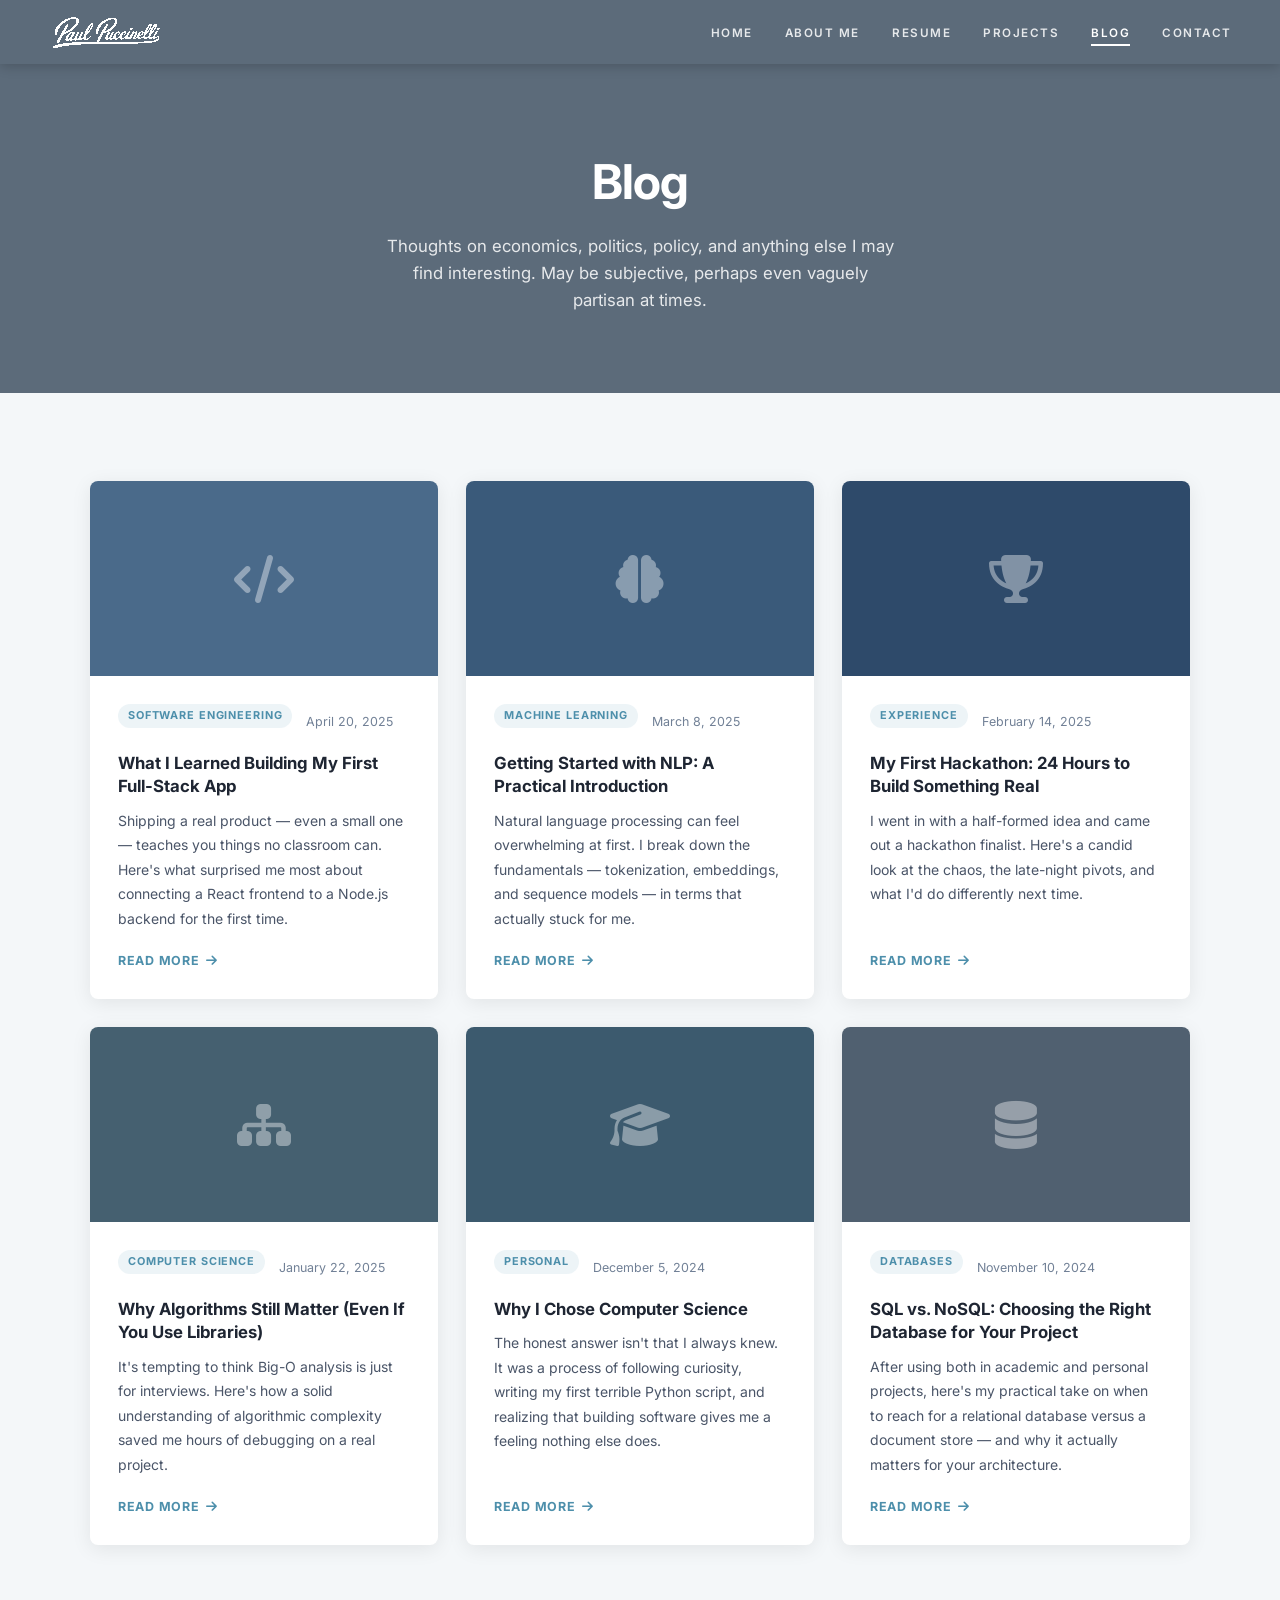
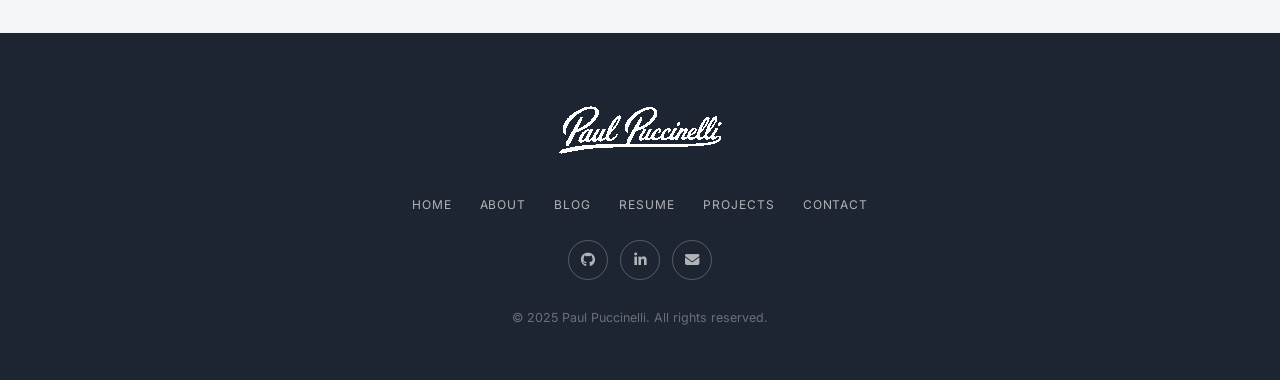
==== mySiteBlog.html @ 5e7c3321 "footer logo and resume page" ====
<!DOCTYPE html>
<html lang="en">
<head>
  <meta charset="UTF-8">
  <meta name="viewport" content="width=device-width, initial-scale=1.0">
  <title>Blog — Paul Puccinelli</title>
  <link rel="stylesheet" href="mySiteStyle.css">
  <link rel="stylesheet" href="https://cdnjs.cloudflare.com/ajax/libs/font-awesome/6.4.2/css/all.min.css">
</head>
<body>

  <header class="site-header">
    <div class="logo"><a href="mySiteHome.html"><img src="calSignature.png" alt="Paul Puccinelli" class="logo-img"></a></div>
    <button class="nav-toggle" id="navToggle" aria-label="Open navigation">
      <span></span><span></span><span></span>
    </button>
    <nav>
      <ul class="nav-links" id="navLinks">
        <li><a href="mySiteHome.html">Home</a></li>
        <li><a href="mySiteAboutMe.html">About Me</a></li>
        <li><a href="mySiteResume.html">Resume</a></li>
        <li><a href="mySiteProjects.html">Projects</a></li>
        <li><a href="mySiteBlog.html" class="active">Blog</a></li>
        <li><a href="mySiteContactMe.html">Contact</a></li>
      </ul>
    </nav>
  </header>

  <main>

    <section class="page-hero">
      <h1>Blog</h1>
      <p>Thoughts on economics, politics, policy, and anything else I may find interesting. May be subjective, perhaps even vaguely partisan at times.</p>
    </section>

    <section class="section section-gray">
      <div class="blog-grid">

        <article class="blog-card">
          <div class="blog-card-header" style="background:#4a6a8a;">
            <i class="fas fa-code" style="font-size:3rem;color:rgba(255,255,255,0.4);"></i>
          </div>
          <div class="blog-card-body">
            <div class="blog-meta">
              <span class="card-tag">Software Engineering</span>
              <span class="blog-date">April 20, 2025</span>
            </div>
            <h2 class="blog-card-title">What I Learned Building My First Full-Stack App</h2>
            <p class="blog-card-text">Shipping a real product — even a small one — teaches you things no classroom can. Here's what surprised me most about connecting a React frontend to a Node.js backend for the first time.</p>
            <a href="#" class="read-more">Read More <i class="fas fa-arrow-right"></i></a>
          </div>
        </article>

        <article class="blog-card">
          <div class="blog-card-header" style="background:#3a5a7a;">
            <i class="fas fa-brain" style="font-size:3rem;color:rgba(255,255,255,0.4);"></i>
          </div>
          <div class="blog-card-body">
            <div class="blog-meta">
              <span class="card-tag">Machine Learning</span>
              <span class="blog-date">March 8, 2025</span>
            </div>
            <h2 class="blog-card-title">Getting Started with NLP: A Practical Introduction</h2>
            <p class="blog-card-text">Natural language processing can feel overwhelming at first. I break down the fundamentals — tokenization, embeddings, and sequence models — in terms that actually stuck for me.</p>
            <a href="#" class="read-more">Read More <i class="fas fa-arrow-right"></i></a>
          </div>
        </article>

        <article class="blog-card">
          <div class="blog-card-header" style="background:#2e4a6a;">
            <i class="fas fa-trophy" style="font-size:3rem;color:rgba(255,255,255,0.4);"></i>
          </div>
          <div class="blog-card-body">
            <div class="blog-meta">
              <span class="card-tag">Experience</span>
              <span class="blog-date">February 14, 2025</span>
            </div>
            <h2 class="blog-card-title">My First Hackathon: 24 Hours to Build Something Real</h2>
            <p class="blog-card-text">I went in with a half-formed idea and came out a hackathon finalist. Here's a candid look at the chaos, the late-night pivots, and what I'd do differently next time.</p>
            <a href="#" class="read-more">Read More <i class="fas fa-arrow-right"></i></a>
          </div>
        </article>

        <article class="blog-card">
          <div class="blog-card-header" style="background:#456070;">
            <i class="fas fa-sitemap" style="font-size:3rem;color:rgba(255,255,255,0.4);"></i>
          </div>
          <div class="blog-card-body">
            <div class="blog-meta">
              <span class="card-tag">Computer Science</span>
              <span class="blog-date">January 22, 2025</span>
            </div>
            <h2 class="blog-card-title">Why Algorithms Still Matter (Even If You Use Libraries)</h2>
            <p class="blog-card-text">It's tempting to think Big-O analysis is just for interviews. Here's how a solid understanding of algorithmic complexity saved me hours of debugging on a real project.</p>
            <a href="#" class="read-more">Read More <i class="fas fa-arrow-right"></i></a>
          </div>
        </article>

        <article class="blog-card">
          <div class="blog-card-header" style="background:#3c5a6e;">
            <i class="fas fa-graduation-cap" style="font-size:3rem;color:rgba(255,255,255,0.4);"></i>
          </div>
          <div class="blog-card-body">
            <div class="blog-meta">
              <span class="card-tag">Personal</span>
              <span class="blog-date">December 5, 2024</span>
            </div>
            <h2 class="blog-card-title">Why I Chose Computer Science</h2>
            <p class="blog-card-text">The honest answer isn't that I always knew. It was a process of following curiosity, writing my first terrible Python script, and realizing that building software gives me a feeling nothing else does.</p>
            <a href="#" class="read-more">Read More <i class="fas fa-arrow-right"></i></a>
          </div>
        </article>

        <article class="blog-card">
          <div class="blog-card-header" style="background:#506070;">
            <i class="fas fa-database" style="font-size:3rem;color:rgba(255,255,255,0.4);"></i>
          </div>
          <div class="blog-card-body">
            <div class="blog-meta">
              <span class="card-tag">Databases</span>
              <span class="blog-date">November 10, 2024</span>
            </div>
            <h2 class="blog-card-title">SQL vs. NoSQL: Choosing the Right Database for Your Project</h2>
            <p class="blog-card-text">After using both in academic and personal projects, here's my practical take on when to reach for a relational database versus a document store — and why it actually matters for your architecture.</p>
            <a href="#" class="read-more">Read More <i class="fas fa-arrow-right"></i></a>
          </div>
        </article>

      </div>
    </section>

  </main>

  <footer class="site-footer">
    <div class="footer-logo"><img src="calSignature.png" alt="Paul Puccinelli" class="logo-img"></div>
    <nav class="footer-nav">
      <a href="mySiteHome.html">Home</a>
      <a href="mySiteAboutMe.html">About</a>
      <a href="mySiteBlog.html">Blog</a>
      <a href="mySiteResume.html">Resume</a>
      <a href="mySiteProjects.html">Projects</a>
      <a href="mySiteContactMe.html">Contact</a>
    </nav>
    <div class="social-links">
      <a href="https://github.com/paulpuccinelli" target="_blank" rel="noopener noreferrer" class="social-link" title="GitHub"><i class="fab fa-github"></i></a>
      <a href="https://linkedin.com/in/paul-puccinelli-082276295/" target="_blank" rel="noopener noreferrer" class="social-link" title="LinkedIn"><i class="fab fa-linkedin-in"></i></a>
      <a href="mySiteContactMe.html" class="social-link" title="Email"><i class="fas fa-envelope"></i></a>
    </div>
    <p class="footer-copy">&copy; 2025 Paul Puccinelli. All rights reserved.</p>
  </footer>

  <script>
    const toggle = document.getElementById('navToggle');
    const nav    = document.getElementById('navLinks');
    toggle.addEventListener('click', () => nav.classList.toggle('open'));
  </script>

</body>
</html>
---- mySiteStyle.css ----
/* ===================================================================
   mySiteStyle.css — Paul Puccinelli Portfolio
   =================================================================== */

@import url('https://fonts.googleapis.com/css2?family=Dancing+Script:wght@700&family=Inter:wght@300;400;500;600;700&display=swap');

/* ===== VARIABLES ===== */
:root {
  --slate:        #5c6b7a;
  --slate-dark:   #46555f;
  --slate-light:  #7a8d9e;
  --accent:       #4d8fab;
  --accent-dark:  #3a7a9c;
  --text:         #1e2532;
  --text-mid:     #4a5568;
  --text-light:   #718096;
  --bg:           #f4f7f9;
  --white:        #ffffff;
  --border:       #e2e8f0;
  --shadow:       0 4px 20px rgba(0,0,0,0.08);
  --shadow-hover: 0 8px 30px rgba(0,0,0,0.15);
  --radius:       8px;
  --ease:         all 0.3s ease;
}

/* ===== RESET ===== */
*, *::before, *::after { box-sizing: border-box; margin: 0; padding: 0; }
html  { scroll-behavior: smooth; }
body  { font-family: 'Inter', sans-serif; color: var(--text); background: var(--bg); line-height: 1.6; }
img   { max-width: 100%; display: block; }
a     { text-decoration: none; color: inherit; }
ul    { list-style: none; }

/* ===== HEADER ===== */
.site-header {
  position: fixed;
  top: 0; left: 0; right: 0;
  z-index: 1000;
  background: var(--slate);
  height: 64px;
  padding: 0 48px;
  display: flex;
  align-items: center;
  justify-content: space-between;
  box-shadow: 0 2px 12px rgba(0,0,0,0.2);
}

.logo a {
  display: flex;
  align-items: center;
}

.logo-img {
  height: 58px;
  width: auto;
  display: block;
  filter: grayscale(1) contrast(100) brightness(2);
  mix-blend-mode: screen;
}

.nav-links {
  display: flex;
  gap: 32px;
  align-items: center;
}

.nav-links a {
  color: var(--white);
  font-size: 0.73rem;
  font-weight: 600;
  letter-spacing: 0.13em;
  text-transform: uppercase;
  padding-bottom: 4px;
  border-bottom: 2px solid transparent;
  transition: var(--ease);
  opacity: 0.85;
}

.nav-links a:hover,
.nav-links a.active {
  opacity: 1;
  border-bottom-color: var(--white);
}

.nav-toggle {
  display: none;
  flex-direction: column;
  gap: 5px;
  cursor: pointer;
  background: none;
  border: none;
  padding: 8px;
}

.nav-toggle span {
  display: block;
  width: 24px;
  height: 2px;
  background: var(--white);
  border-radius: 2px;
  transition: var(--ease);
}

main { padding-top: 64px; }

/* ===== BUTTONS ===== */
.btn {
  display: inline-block;
  padding: 13px 30px;
  border-radius: 4px;
  font-family: 'Inter', sans-serif;
  font-size: 0.82rem;
  font-weight: 600;
  letter-spacing: 0.06em;
  text-transform: uppercase;
  cursor: pointer;
  border: none;
  transition: var(--ease);
}
.btn-primary  { background: var(--slate);   color: var(--white); }
.btn-primary:hover  { background: var(--slate-dark); transform: translateY(-2px); box-shadow: var(--shadow-hover); }
.btn-outline  { background: transparent; color: var(--text); border: 2px solid var(--text); }
.btn-outline:hover  { background: var(--text); color: var(--white); transform: translateY(-2px); }
.btn-accent   { background: var(--accent);  color: var(--white); }
.btn-accent:hover   { background: var(--accent-dark); transform: translateY(-2px); box-shadow: var(--shadow-hover); }
.btn-white    { background: var(--white);   color: var(--slate); }
.btn-white:hover    { background: var(--bg); transform: translateY(-2px); }
.btn-ghost    { background: transparent; color: var(--white); border: 2px solid rgba(255,255,255,0.55); }
.btn-ghost:hover    { background: rgba(255,255,255,0.1); border-color: var(--white); transform: translateY(-2px); }

/* ===== SECTION SYSTEM ===== */
.section       { padding: 88px 80px; }
.section-white { background: var(--white); }
.section-gray  { background: var(--bg); }
.section-slate { background: var(--slate); color: var(--white); }

.section-header { text-align: center; margin-bottom: 60px; }
.section-label  {
  font-size: 0.72rem; font-weight: 700; letter-spacing: 0.2em;
  text-transform: uppercase; color: var(--accent); margin-bottom: 10px;
}
.section-title  {
  font-size: clamp(1.75rem, 3vw, 2.4rem);
  font-weight: 700; color: var(--text);
  letter-spacing: -0.02em; margin-bottom: 14px;
}
.section-slate .section-title { color: var(--white); }
.section-subtitle {
  font-size: 1rem; color: var(--text-mid); max-width: 600px; margin: 0 auto;
}
.section-slate .section-subtitle { color: rgba(255,255,255,0.8); }

/* ===== HOME HERO ===== */
.hero {
  display: flex;
  min-height: calc(100vh - 64px);
  background: var(--white);
}

.hero-text {
  flex: 1;
  display: flex;
  flex-direction: column;
  justify-content: center;
  padding: 80px 64px 80px 80px;
  background: var(--white);
}

.hero-eyebrow {
  font-size: 0.864rem; font-weight: 700; letter-spacing: 0.2em;
  text-transform: uppercase; color: var(--accent); margin-bottom: 18px;
}

.hero-text h1 {
  font-size: clamp(2.2rem, 4.5vw, 3.25rem);
  font-weight: 700; color: var(--text);
  line-height: 1.1; letter-spacing: -0.02em;
  margin-bottom: 18px;
}

.hero-tagline {
  font-size: 1.05rem; font-weight: 500;
  color: var(--slate); margin-bottom: 18px;
}

.hero-desc {
  font-size: 0.94rem; color: var(--text-mid);
  line-height: 1.85; max-width: 460px; margin-bottom: 36px;
}

.hero-portrait {
  flex: 0 0 32.5%;
  position: relative;
  overflow: hidden;
  background: var(--slate-dark);
  clip-path: polygon(6% 0%, 100% 0%, 100% 100%, 0% 100%);
}

.hero-portrait img {
  width: 100%; height: 100%;
  object-fit: cover;
  object-position: top center;
}

/* ===== HOME — ABOUT GRID ===== */
.about-grid {
  display: grid;
  grid-template-columns: 1fr 1fr;
  gap: 64px;
  align-items: center;
  max-width: 1100px;
  margin: 0 auto;
}

.about-content h2 {
  font-size: clamp(1.6rem, 2.8vw, 2.1rem);
  font-weight: 700; color: var(--text);
  letter-spacing: -0.02em; margin-bottom: 18px;
}

.about-content p {
  color: var(--text-mid); line-height: 1.85; margin-bottom: 14px;
}

.about-stats {
  display: grid;
  grid-template-columns: 1fr 1fr;
  gap: 20px;
}

.stat-card {
  background: var(--bg); border-radius: var(--radius);
  padding: 28px 20px; text-align: center;
  border-left: 4px solid var(--accent);
  transition: var(--ease);
}
.stat-card:hover { transform: translateY(-3px); box-shadow: var(--shadow); }

.stat-number { font-size: 2rem; font-weight: 700; color: var(--slate); }
.stat-label  { font-size: 0.78rem; color: var(--text-mid); margin-top: 4px; }

/* ===== ACHIEVEMENT CARDS ===== */
.achievements-grid {
  display: grid;
  grid-template-columns: repeat(3, 1fr);
  gap: 28px;
  max-width: 1100px;
  margin: 0 auto;
}

.achievement-card {
  background: var(--white); border-radius: var(--radius);
  padding: 40px 28px; text-align: center;
  box-shadow: var(--shadow);
  border-top: 4px solid var(--slate);
  transition: var(--ease);
}
.achievement-card:hover { transform: translateY(-5px); box-shadow: var(--shadow-hover); }
.achievement-icon  { font-size: 2.5rem; margin-bottom: 16px; }
.achievement-title { font-size: 1.05rem; font-weight: 700; color: var(--text); margin-bottom: 10px; }
.achievement-desc  { font-size: 0.875rem; color: var(--text-mid); line-height: 1.75; }

/* ===== PROJECT / FEATURE CARDS ===== */
.cards-grid {
  display: grid;
  grid-template-columns: repeat(3, 1fr);
  gap: 28px;
  max-width: 1100px;
  margin: 0 auto;
}

.card {
  background: var(--white); border-radius: var(--radius);
  overflow: hidden; box-shadow: var(--shadow);
  transition: var(--ease);
  display: flex; flex-direction: column;
}
.card:hover { transform: translateY(-6px); box-shadow: var(--shadow-hover); }

.card-img {
  height: 190px;
  display: flex; align-items: center; justify-content: center;
  overflow: hidden;
  background: var(--slate);
}
.card-img img { width: 100%; height: 100%; object-fit: cover; }
.card-img-icon { font-size: 3rem; opacity: 0.55; }

.card-body  { padding: 28px; flex: 1; display: flex; flex-direction: column; }
.card-tag   {
  display: inline-block; font-size: 0.68rem; font-weight: 700;
  letter-spacing: 0.08em; text-transform: uppercase;
  color: var(--accent); background: rgba(77,143,171,0.1);
  border-radius: 20px; padding: 3px 10px; margin-bottom: 12px;
}
.card-title { font-size: 1.05rem; font-weight: 700; color: var(--text); margin-bottom: 10px; line-height: 1.35; }
.card-text  { font-size: 0.875rem; color: var(--text-mid); line-height: 1.75; margin-bottom: 18px; flex: 1; }
.card-tags  { display: flex; flex-wrap: wrap; gap: 6px; margin-bottom: 20px; }

.tag {
  font-size: 0.68rem; font-weight: 500;
  background: var(--bg); color: var(--text-mid);
  border-radius: 4px; padding: 3px 8px;
  border: 1px solid var(--border);
}

/* ===== CTA BANNER ===== */
.cta-section {
  background: var(--slate);
  padding: 88px 80px;
  text-align: center;
  color: var(--white);
}
.cta-section h2 {
  font-size: clamp(1.75rem, 3vw, 2.25rem);
  font-weight: 700; margin-bottom: 14px;
}
.cta-section p {
  font-size: 1rem; opacity: 0.85;
  max-width: 500px; margin: 0 auto 32px;
}
.cta-buttons { display: flex; gap: 16px; justify-content: center; flex-wrap: wrap; }

/* ===== FOOTER ===== */
.site-footer {
  background: var(--text);
  color: rgba(255,255,255,0.75);
  padding: 52px 80px;
  text-align: center;
}
.footer-logo {
  font-family: 'Dancing Script', cursive;
  font-size: 2rem; color: var(--white); margin-bottom: 22px;
  display: flex; justify-content: center;
}
.footer-logo .logo-img {
  height: 88px;
}
.footer-nav {
  display: flex; gap: 28px; justify-content: center;
  flex-wrap: wrap; margin-bottom: 26px;
}
.footer-nav a {
  font-size: 0.75rem; letter-spacing: 0.08em;
  text-transform: uppercase; color: rgba(255,255,255,0.65);
  transition: var(--ease);
}
.footer-nav a:hover { color: var(--white); }

.social-links { display: flex; gap: 12px; justify-content: center; margin-bottom: 28px; }
.social-link {
  width: 40px; height: 40px;
  border-radius: 50%;
  border: 1px solid rgba(255,255,255,0.25);
  display: flex; align-items: center; justify-content: center;
  color: rgba(255,255,255,0.65);
  font-size: 0.9rem;
  transition: var(--ease);
}
.social-link:hover { background: rgba(255,255,255,0.1); color: var(--white); border-color: var(--white); }
.footer-copy { font-size: 0.78rem; opacity: 0.45; }

/* ===== PAGE HERO (inner pages) ===== */
.page-hero {
  background: var(--slate);
  padding: 80px 80px;
  text-align: center;
  color: var(--white);
}
.page-hero h1 {
  font-size: clamp(2rem, 4vw, 3rem);
  font-weight: 700; letter-spacing: -0.02em; margin-bottom: 12px;
}
.page-hero p { font-size: 1.05rem; opacity: 0.85; max-width: 520px; margin: 0 auto; }

/* ===== ABOUT ME PAGE ===== */
.about-page-grid {
  display: grid;
  grid-template-columns: 280px 1fr;
  gap: 60px;
  max-width: 1100px;
  margin: 0 auto;
  align-items: start;
}

.about-sidebar { position: sticky; top: 84px; }

.about-portrait {
  border-radius: var(--radius);
  overflow: hidden;
  margin-bottom: 24px;
  box-shadow: var(--shadow);
}
.about-portrait img { width: 100%; height: 320px; object-fit: cover; object-position: top; }

.sidebar-contact { display: flex; flex-direction: column; gap: 14px; }
.sidebar-contact-item {
  display: flex; gap: 12px; align-items: flex-start;
  font-size: 0.85rem; color: var(--text-mid);
}
.sidebar-contact-item .icon {
  width: 30px; height: 30px; min-width: 30px;
  background: var(--bg); border-radius: 6px;
  display: flex; align-items: center; justify-content: center;
  font-size: 0.8rem; color: var(--slate);
}

.about-main .about-block { margin-bottom: 52px; }
.about-main h2 {
  font-size: 1.5rem; font-weight: 700; color: var(--text);
  padding-bottom: 10px; margin-bottom: 20px;
  border-bottom: 3px solid var(--accent);
}
.about-main p { color: var(--text-mid); line-height: 1.85; margin-bottom: 14px; }

/* Skills */
.skills-grid { display: grid; grid-template-columns: 1fr 1fr; gap: 18px 36px; margin-top: 8px; }
.skill-item  { display: flex; flex-direction: column; gap: 6px; }
.skill-label {
  display: flex; justify-content: space-between;
  font-size: 0.875rem; font-weight: 500; color: var(--text);
}
.skill-bar  { height: 6px; background: var(--border); border-radius: 3px; overflow: hidden; }
.skill-fill { height: 100%; background: var(--slate); border-radius: 3px; }

/* Timeline */
.timeline       { position: relative; padding-left: 28px; margin-top: 8px; }
.timeline::before {
  content: ''; position: absolute; left: 8px; top: 0; bottom: 0;
  width: 2px; background: var(--border);
}
.timeline-item  { position: relative; padding-bottom: 32px; }
.timeline-item::before {
  content: ''; position: absolute; left: -24px; top: 6px;
  width: 13px; height: 13px; border-radius: 50%;
  background: var(--slate); border: 2px solid var(--white);
  box-shadow: 0 0 0 2px var(--slate);
}
.timeline-date     { font-size: 0.78rem; font-weight: 700; color: var(--accent); text-transform: uppercase; letter-spacing: 0.06em; margin-bottom: 4px; }
.timeline-title    { font-size: 1rem; font-weight: 700; color: var(--text); margin-bottom: 3px; }
.timeline-subtitle { font-size: 0.875rem; color: var(--slate); font-weight: 500; margin-bottom: 8px; }
.timeline-desc     { font-size: 0.875rem; color: var(--text-mid); line-height: 1.75; }

/* Interests */
.interests-list { display: flex; flex-wrap: wrap; gap: 10px; margin-top: 8px; }
.interest-tag {
  background: var(--bg); border: 1px solid var(--border);
  border-radius: 4px; padding: 7px 16px;
  font-size: 0.85rem; color: var(--text-mid); font-weight: 500;
}

/* ===== RESUME PAGE ===== */
.resume-wrapper { max-width: 1000px; margin: 0 auto; }

.resume-download-bar {
  display: flex; justify-content: flex-end;
  margin-bottom: 24px;
}

.resume-layout {
  display: grid;
  grid-template-columns: 240px 1fr;
  background: var(--white);
  border-radius: var(--radius);
  overflow: hidden;
  box-shadow: var(--shadow);
}

.resume-sidebar {
  background: var(--slate);
  padding: 40px 28px;
  color: var(--white);
}
.resume-sidebar-block { margin-bottom: 36px; }
.resume-sidebar-heading {
  font-size: 0.65rem; font-weight: 700; letter-spacing: 0.15em;
  text-transform: uppercase; color: rgba(255,255,255,0.55);
  margin-bottom: 14px; padding-bottom: 8px;
  border-bottom: 1px solid rgba(255,255,255,0.15);
}
.resume-sidebar-item { margin-bottom: 10px; }
.resume-sidebar-item strong { display: block; font-size: 0.875rem; margin-bottom: 2px; }
.resume-sidebar-item span  { font-size: 0.8rem; opacity: 0.8; }

.rs-skill { display: flex; flex-direction: column; gap: 4px; margin-bottom: 10px; }
.rs-skill span { font-size: 0.85rem; }
.rs-bar  { height: 4px; background: rgba(255,255,255,0.2); border-radius: 2px; }
.rs-fill { height: 100%; background: rgba(255,255,255,0.7); border-radius: 2px; }

.resume-main { padding: 44px 48px; }
.resume-name  { font-size: 2rem; font-weight: 700; color: var(--text); margin-bottom: 4px; }
.resume-title { font-size: 1rem; color: var(--accent); font-weight: 500; margin-bottom: 28px; }

.resume-block { margin-bottom: 36px; }
.resume-block-heading {
  font-size: 0.65rem; font-weight: 700; letter-spacing: 0.15em;
  text-transform: uppercase; color: var(--slate);
  margin-bottom: 16px; padding-bottom: 8px;
  border-bottom: 2px solid var(--border);
}

.resume-entry { margin-bottom: 20px; padding-bottom: 20px; border-bottom: 1px solid var(--border); }
.resume-entry:last-child { border-bottom: none; padding-bottom: 0; margin-bottom: 0; }
.resume-entry-header {
  display: flex; justify-content: space-between;
  align-items: flex-start; flex-wrap: wrap; gap: 6px;
  margin-bottom: 3px;
}
.resume-entry-title { font-size: 0.975rem; font-weight: 700; color: var(--text); }
.resume-entry-date  { font-size: 0.78rem; color: var(--text-light); white-space: nowrap; }
.resume-entry-sub   { font-size: 0.875rem; color: var(--accent); font-weight: 500; margin-bottom: 8px; }
.resume-entry ul    { list-style: disc; padding-left: 18px; }
.resume-entry li    { font-size: 0.875rem; color: var(--text-mid); margin-bottom: 4px; line-height: 1.6; }

/* ===== BLOG PAGE ===== */
.blog-grid {
  display: grid;
  grid-template-columns: repeat(auto-fill, minmax(300px, 1fr));
  gap: 28px;
  max-width: 1100px;
  margin: 0 auto;
}

.blog-card {
  background: var(--white); border-radius: var(--radius);
  overflow: hidden; box-shadow: var(--shadow);
  transition: var(--ease); display: flex; flex-direction: column;
}
.blog-card:hover { transform: translateY(-6px); box-shadow: var(--shadow-hover); }

.blog-card-header {
  height: 195px;
  display: flex; align-items: center; justify-content: center;
  font-size: 3rem; color: rgba(255,255,255,0.4);
  background: var(--slate);
}

.blog-card-body { padding: 28px; flex: 1; display: flex; flex-direction: column; }
.blog-meta      { display: flex; align-items: center; gap: 14px; margin-bottom: 12px; }
.blog-date      { font-size: 0.78rem; color: var(--text-light); }

.blog-card-title {
  font-size: 1.05rem; font-weight: 700; color: var(--text);
  margin-bottom: 10px; line-height: 1.4;
  transition: var(--ease);
}
.blog-card:hover .blog-card-title { color: var(--accent); }

.blog-card-text {
  font-size: 0.875rem; color: var(--text-mid);
  line-height: 1.75; flex: 1; margin-bottom: 20px;
}
.read-more {
  font-size: 0.78rem; font-weight: 700; color: var(--accent);
  letter-spacing: 0.06em; text-transform: uppercase;
  display: inline-flex; align-items: center; gap: 6px;
  transition: var(--ease);
}
.read-more:hover { gap: 10px; }

/* ===== CONTACT PAGE ===== */
.contact-layout {
  display: grid;
  grid-template-columns: 1fr 1.6fr;
  gap: 60px;
  max-width: 1000px;
  margin: 0 auto;
  align-items: start;
}

.contact-info h2 { font-size: 1.75rem; font-weight: 700; color: var(--text); margin-bottom: 14px; }
.contact-info p  { color: var(--text-mid); line-height: 1.85; margin-bottom: 32px; }

.contact-details     { display: flex; flex-direction: column; gap: 20px; }
.contact-detail-item { display: flex; gap: 16px; align-items: flex-start; }
.contact-detail-icon {
  width: 44px; height: 44px; min-width: 44px;
  background: var(--slate); border-radius: var(--radius);
  display: flex; align-items: center; justify-content: center;
  font-size: 1rem; color: white;
}
.contact-detail-text strong { display: block; font-size: 0.875rem; font-weight: 700; color: var(--text); margin-bottom: 2px; }
.contact-detail-text span   { font-size: 0.875rem; color: var(--text-mid); }

.contact-form {
  background: var(--white); border-radius: var(--radius);
  padding: 40px; box-shadow: var(--shadow);
}
.form-row   { display: grid; grid-template-columns: 1fr 1fr; gap: 20px; }
.form-group { margin-bottom: 20px; }
.form-group label {
  display: block; font-size: 0.75rem; font-weight: 700;
  letter-spacing: 0.08em; text-transform: uppercase;
  color: var(--text); margin-bottom: 7px;
}
.form-group input,
.form-group textarea {
  width: 100%; padding: 12px 16px;
  border: 2px solid var(--border); border-radius: 6px;
  font-family: 'Inter', sans-serif; font-size: 0.9rem;
  color: var(--text); background: var(--white);
  transition: var(--ease); outline: none;
}
.form-group input:focus,
.form-group textarea:focus {
  border-color: var(--slate);
  box-shadow: 0 0 0 3px rgba(92,107,122,0.12);
}
.form-group input.error,
.form-group textarea.error { border-color: #e53e3e; }
.form-group textarea { resize: vertical; min-height: 130px; }

.field-error { font-size: 0.78rem; color: #e53e3e; margin-top: 5px; display: none; }
.field-error.show { display: block; }

.form-success {
  display: none; text-align: center; padding: 20px;
  background: #f0fff4; border: 1px solid #9ae6b4;
  border-radius: var(--radius); color: #276749; margin-top: 16px;
}
.form-success.show { display: block; }

/* ===== SLIDER CAPTCHA ===== */
.slider-captcha { user-select: none; -webkit-user-select: none; }

.slider-track {
  position: relative;
  height: 50px;
  background: var(--bg);
  border: 2px solid var(--border);
  border-radius: 6px;
  overflow: hidden;
  margin-bottom: 8px;
  transition: border-color 0.25s ease;
}

.slider-target {
  position: absolute;
  top: 0; bottom: 0;
  background: rgba(77,143,171,0.18);
  border-left: 2px dashed var(--accent);
  border-right: 2px dashed var(--accent);
  pointer-events: none;
  z-index: 1;
}

.slider-fill {
  position: absolute;
  left: 0; top: 0; bottom: 0;
  background: rgba(92,107,122,0.1);
  pointer-events: none;
  z-index: 0;
}

.slider-thumb {
  position: absolute;
  top: 0; bottom: 0;
  width: 50px;
  background: var(--slate);
  border-radius: 4px;
  display: flex;
  align-items: center;
  justify-content: center;
  cursor: grab;
  color: var(--white);
  font-size: 1rem;
  z-index: 3;
  touch-action: none;
  transition: background 0.25s ease;
}
.slider-thumb:active { cursor: grabbing; }

.slider-label {
  position: absolute;
  left: 50%; top: 50%;
  transform: translate(-50%, -50%);
  font-size: 0.8rem;
  color: var(--text-light);
  pointer-events: none;
  white-space: nowrap;
  transition: opacity 0.15s ease;
  z-index: 2;
}

/* Verified state */
.slider-track.captcha-verified { border-color: #68d391; }
.slider-track.captcha-verified .slider-fill  { background: rgba(104,211,145,0.2); }
.slider-track.captcha-verified .slider-thumb { background: #38a169; cursor: default; }
.slider-track.captcha-verified .slider-label { color: #276749; font-weight: 600; }

/* Error/shake state */
.slider-track.captcha-error { border-color: #fc8181; animation: slider-shake 0.45s ease; }
.slider-track.captcha-error .slider-thumb { background: #e53e3e; }

@keyframes slider-shake {
  0%, 100% { transform: translateX(0); }
  20%       { transform: translateX(-7px); }
  40%       { transform: translateX(7px); }
  60%       { transform: translateX(-5px); }
  80%       { transform: translateX(4px); }
}

/* ===== RESPONSIVE ===== */
@media (max-width: 1024px) {
  .section        { padding: 64px 40px; }
  .page-hero      { padding: 64px 40px; }
  .cta-section    { padding: 64px 40px; }
  .site-footer    { padding: 44px 40px; }

  .cards-grid,
  .achievements-grid    { grid-template-columns: repeat(2, 1fr); }
  .about-grid           { grid-template-columns: 1fr; gap: 40px; }
  .about-page-grid      { grid-template-columns: 1fr; }
  .about-sidebar        { position: static; }
  .about-portrait img   { height: 240px; }
  .resume-layout        { grid-template-columns: 1fr; }
  .resume-sidebar       { padding: 32px 28px; }
  .contact-layout       { grid-template-columns: 1fr; }
}

@media (max-width: 768px) {
  .site-header    { padding: 0 20px; }

  .nav-links {
    display: none;
    position: fixed; top: 64px; left: 0; right: 0;
    background: var(--slate-dark);
    flex-direction: column;
    padding: 24px 20px; gap: 20px;
    box-shadow: var(--shadow);
  }
  .nav-links.open { display: flex; }
  .nav-links a    { font-size: 0.9rem; padding: 6px 0; }
  .nav-toggle     { display: flex; }

  .hero                 { flex-direction: column-reverse; min-height: auto; }
  .hero-portrait        { height: 52vw; min-height: 260px; clip-path: none; }
  .hero-text            { padding: 48px 24px; }

  .section              { padding: 52px 20px; }
  .page-hero            { padding: 56px 20px; }
  .cta-section          { padding: 52px 20px; }
  .site-footer          { padding: 40px 20px; }

  .cards-grid,
  .achievements-grid    { grid-template-columns: 1fr; }
  .skills-grid          { grid-template-columns: 1fr; }
  .form-row             { grid-template-columns: 1fr; }
  .contact-form         { padding: 24px 18px; }
  .blog-grid            { grid-template-columns: 1fr; }
  .about-stats          { grid-template-columns: 1fr 1fr; }
  .resume-main          { padding: 32px 24px; }
}
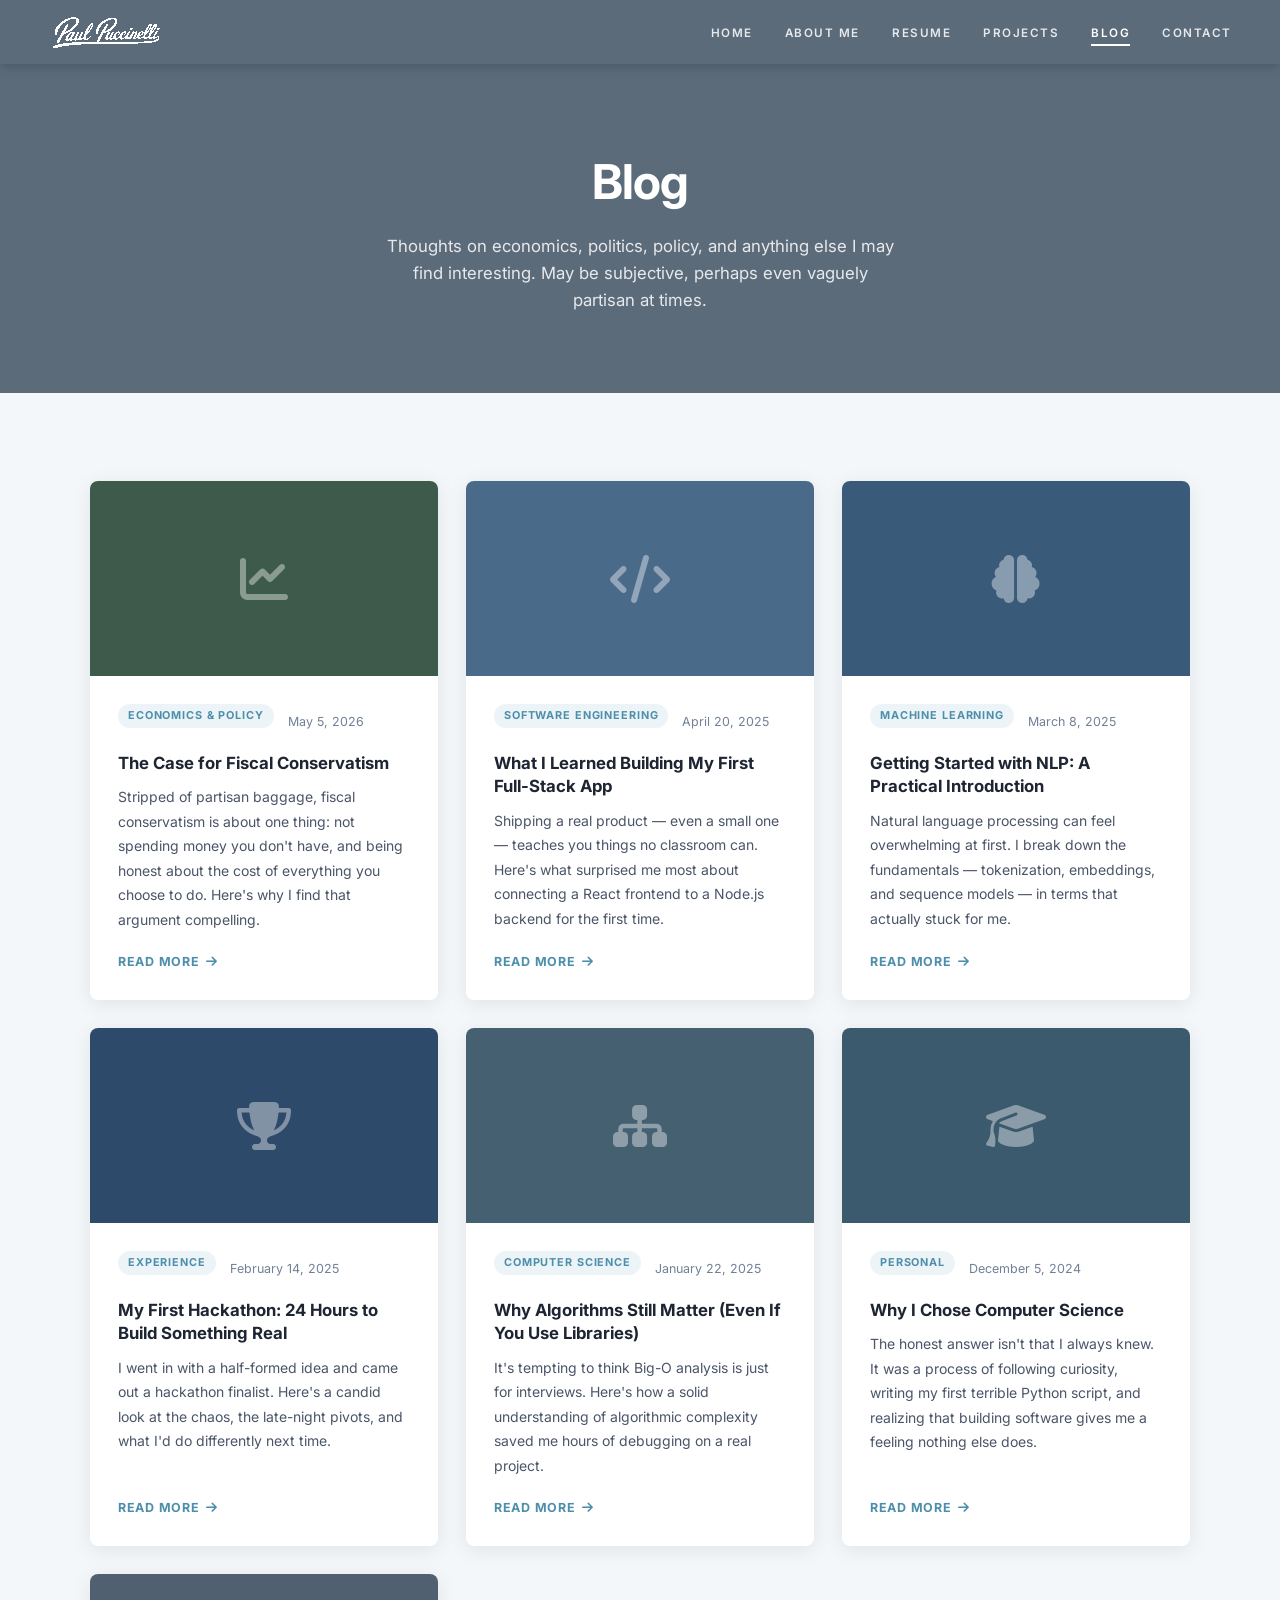
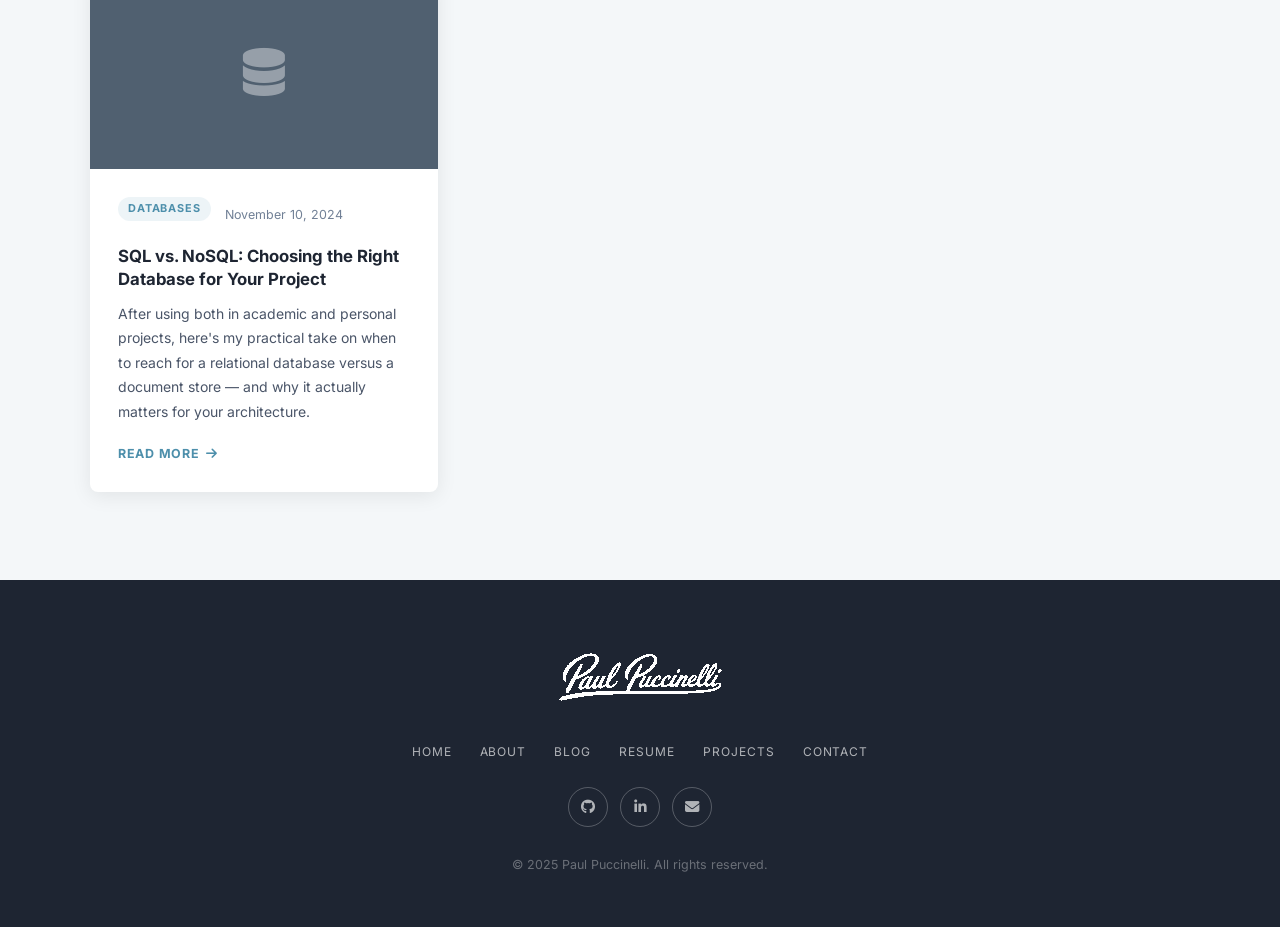
==== commit f155e972: "first blog post" ====
--- a/mySiteBlog.html
+++ b/mySiteBlog.html
@@ -35,6 +35,21 @@
 
     <section class="section section-gray">
       <div class="blog-grid">
+
+        <article class="blog-card">
+          <div class="blog-card-header" style="background:#3d5a4a;">
+            <i class="fas fa-chart-line" style="font-size:3rem;color:rgba(255,255,255,0.4);"></i>
+          </div>
+          <div class="blog-card-body">
+            <div class="blog-meta">
+              <span class="card-tag">Economics &amp; Policy</span>
+              <span class="blog-date">May 5, 2026</span>
+            </div>
+            <h2 class="blog-card-title">The Case for Fiscal Conservatism</h2>
+            <p class="blog-card-text">Stripped of partisan baggage, fiscal conservatism is about one thing: not spending money you don't have, and being honest about the cost of everything you choose to do. Here's why I find that argument compelling.</p>
+            <a href="blogPosts/fiscalConservatism/fiscalConservatism.html" class="read-more">Read More <i class="fas fa-arrow-right"></i></a>
+          </div>
+        </article>
 
         <article class="blog-card">
           <div class="blog-card-header" style="background:#4a6a8a;">
--- a/mySiteStyle.css
+++ b/mySiteStyle.css
@@ -750,4 +750,192 @@
   .blog-grid            { grid-template-columns: 1fr; }
   .about-stats          { grid-template-columns: 1fr 1fr; }
   .resume-main          { padding: 32px 24px; }
-}
+  .blog-post-body       { padding: 0 20px; }
+  .blog-figures         { grid-template-columns: 1fr; }
+}
+
+/* ===== BLOG POST ARTICLE ===== */
+.blog-post-hero {
+  padding: 100px 48px 56px;
+  background: var(--slate);
+  text-align: center;
+  color: var(--white);
+}
+.blog-post-hero .card-tag {
+  display: inline-block;
+  margin-bottom: 18px;
+}
+.blog-post-hero h1 {
+  font-size: clamp(1.6rem, 4vw, 2.6rem);
+  font-weight: 700;
+  line-height: 1.25;
+  max-width: 780px;
+  margin: 0 auto 16px;
+  color: var(--white);
+}
+.blog-post-hero .blog-date {
+  color: rgba(255,255,255,0.65);
+  font-size: 0.85rem;
+}
+
+.blog-post-body {
+  max-width: 760px;
+  margin: 0 auto;
+  padding: 60px 48px;
+}
+.blog-post-body p {
+  font-size: 1rem;
+  color: var(--text-mid);
+  line-height: 1.9;
+  margin-bottom: 24px;
+}
+.blog-post-body h2 {
+  font-size: 1.35rem;
+  font-weight: 700;
+  color: var(--text);
+  margin: 40px 0 14px;
+}
+.blog-post-body h3 {
+  font-size: 1.1rem;
+  font-weight: 700;
+  color: var(--text);
+  margin: 28px 0 10px;
+}
+.blog-post-body ul,
+.blog-post-body ol {
+  list-style: disc;
+  padding-left: 24px;
+  margin-bottom: 24px;
+  color: var(--text-mid);
+  font-size: 1rem;
+  line-height: 1.9;
+}
+.blog-post-body li { margin-bottom: 6px; }
+.blog-post-body blockquote {
+  border-left: 4px solid var(--accent);
+  margin: 32px 0;
+  padding: 16px 24px;
+  background: rgba(77,143,171,0.07);
+  border-radius: 0 var(--radius) var(--radius) 0;
+  color: var(--text-mid);
+  font-style: italic;
+  font-size: 1rem;
+  line-height: 1.8;
+}
+.blog-post-divider {
+  border: none;
+  border-top: 1px solid var(--border);
+  margin: 40px 0;
+}
+.blog-figures {
+  display: grid;
+  grid-template-columns: 1fr;
+  gap: 36px;
+  margin: 36px 0;
+}
+.blog-figure {
+  display: flex;
+  flex-direction: column;
+}
+.blog-figure img {
+  width: 100%;
+  border-radius: var(--radius);
+  border: 1px solid var(--border);
+}
+.see-code-btn {
+  display: block;
+  margin: 0 auto 10px;
+  background: none;
+  border: 1px solid var(--border);
+  border-radius: 4px;
+  padding: 4px 12px;
+  font-size: 0.72rem;
+  font-family: 'Inter', sans-serif;
+  font-weight: 600;
+  color: var(--text-mid);
+  cursor: pointer;
+  letter-spacing: 0.04em;
+  transition: var(--ease);
+}
+.see-code-btn:hover {
+  border-color: var(--slate-light);
+  color: var(--text);
+}
+
+.blog-figure figcaption {
+  margin-top: 10px;
+  font-size: 0.8rem;
+  color: var(--text-light);
+  font-style: italic;
+  line-height: 1.5;
+  text-align: center;
+}
+
+/* ===== CODE MODAL ===== */
+.code-modal-overlay {
+  display: none;
+  position: fixed;
+  inset: 0;
+  background: rgba(0,0,0,0.55);
+  z-index: 2000;
+  align-items: center;
+  justify-content: center;
+  padding: 24px;
+}
+.code-modal-overlay.open { display: flex; }
+
+.code-modal {
+  background: var(--white);
+  border-radius: var(--radius);
+  box-shadow: 0 16px 48px rgba(0,0,0,0.25);
+  max-width: 780px;
+  width: 100%;
+  max-height: 85vh;
+  display: flex;
+  flex-direction: column;
+  position: relative;
+}
+.code-modal-title {
+  font-size: 1rem;
+  font-weight: 700;
+  color: var(--text);
+  padding: 20px 24px 0;
+}
+.code-modal-close {
+  position: absolute;
+  top: 14px;
+  right: 16px;
+  background: none;
+  border: none;
+  font-size: 1.1rem;
+  color: var(--text-light);
+  cursor: pointer;
+  transition: var(--ease);
+}
+.code-modal-close:hover { color: var(--text); }
+.code-modal-body {
+  overflow-y: auto;
+  padding: 16px 24px 24px;
+  display: flex;
+  flex-direction: column;
+  gap: 16px;
+}
+.code-modal-body img {
+  width: 100%;
+  border-radius: 4px;
+  border: 1px solid var(--border);
+}
+
+.blog-post-back {
+  display: inline-flex;
+  align-items: center;
+  gap: 8px;
+  font-size: 0.78rem;
+  font-weight: 700;
+  letter-spacing: 0.06em;
+  text-transform: uppercase;
+  color: var(--accent);
+  margin-bottom: 36px;
+  transition: var(--ease);
+}
+.blog-post-back:hover { gap: 12px; }
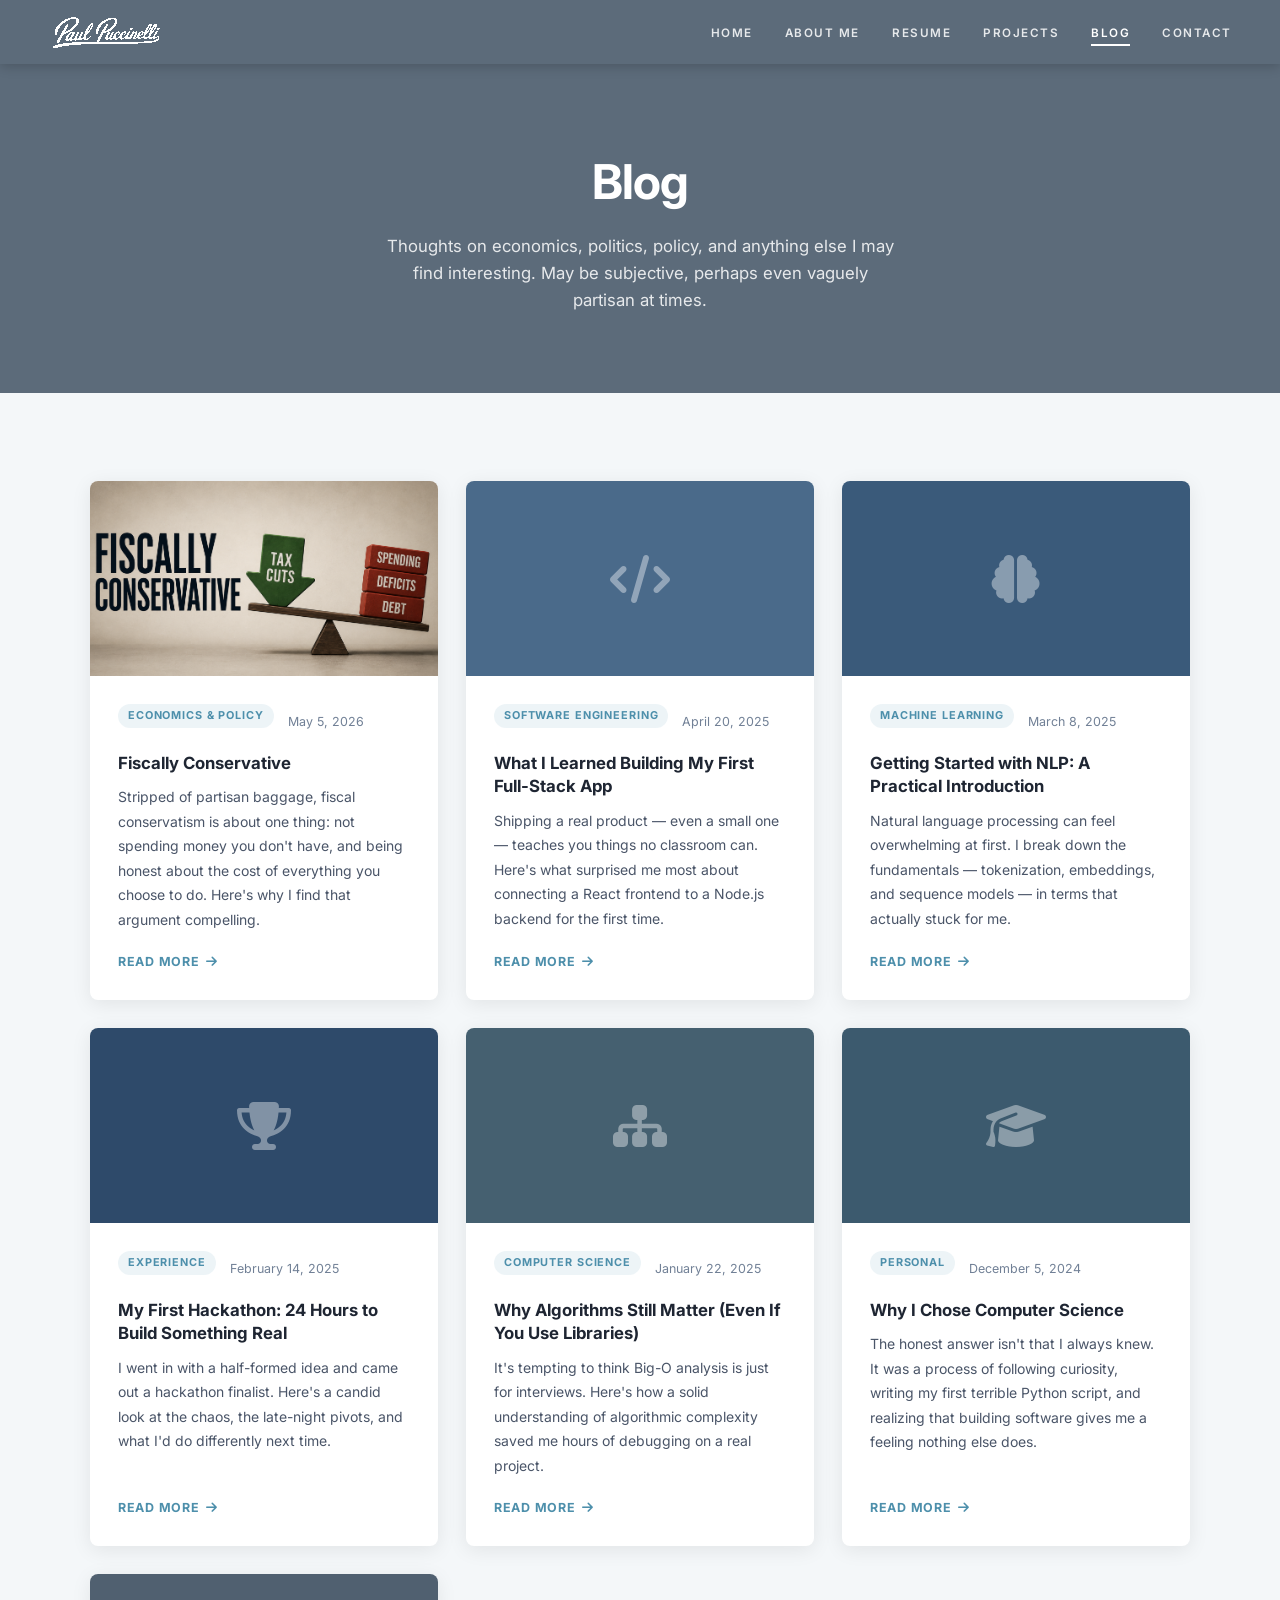
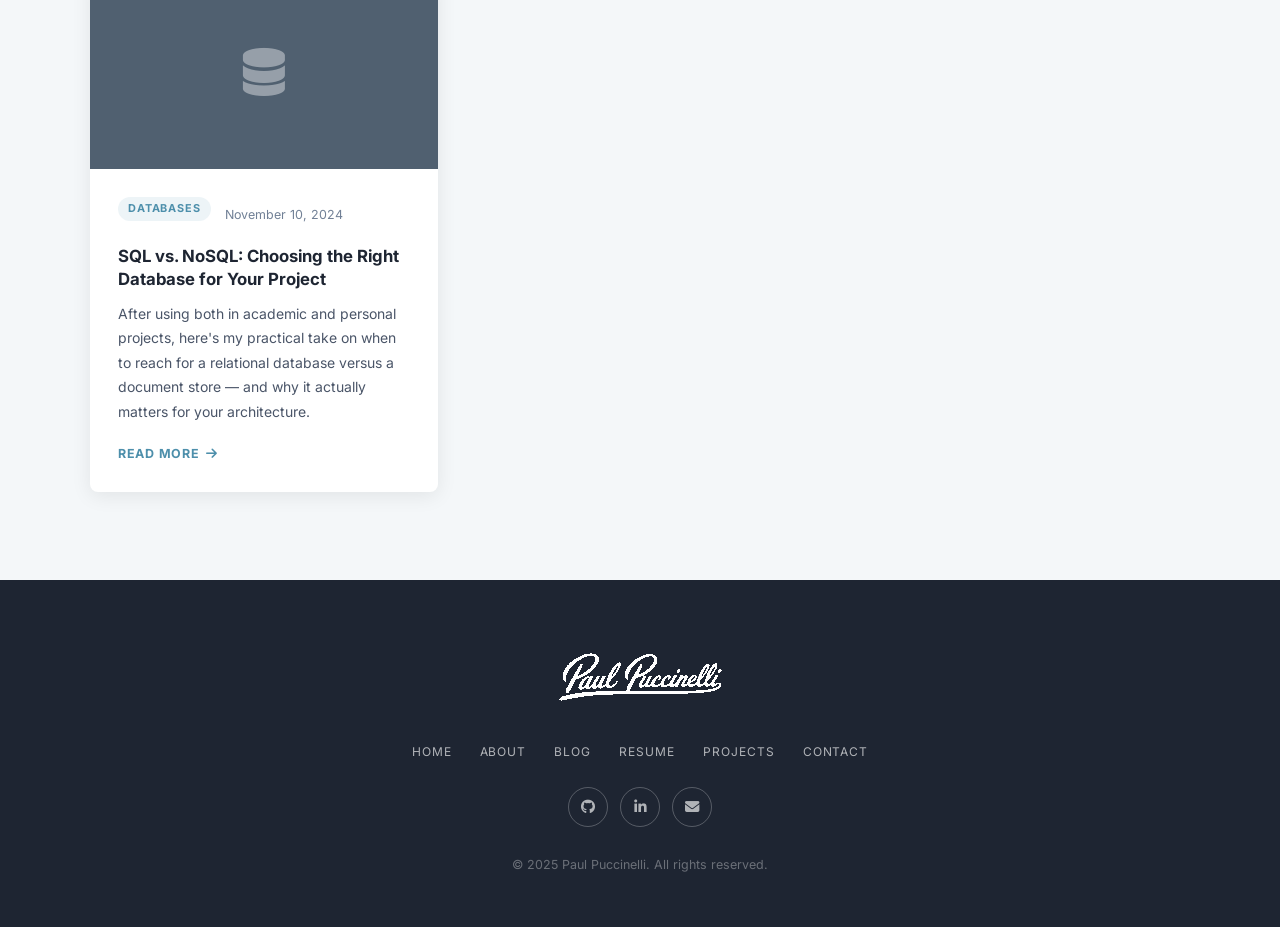
==== commit 3dcd3f68: "1st blog post" ====
--- a/mySiteBlog.html
+++ b/mySiteBlog.html
@@ -37,15 +37,15 @@
       <div class="blog-grid">
 
         <article class="blog-card">
-          <div class="blog-card-header" style="background:#3d5a4a;">
-            <i class="fas fa-chart-line" style="font-size:3rem;color:rgba(255,255,255,0.4);"></i>
+          <div class="blog-card-header" style="padding:0;display:block;">
+            <img src="blogPosts/fiscalConservatism/fiscallyConservativeCover2.png" alt="Fiscally Conservative" style="width:100%;height:195px;object-fit:cover;display:block;">
           </div>
           <div class="blog-card-body">
             <div class="blog-meta">
               <span class="card-tag">Economics &amp; Policy</span>
               <span class="blog-date">May 5, 2026</span>
             </div>
-            <h2 class="blog-card-title">The Case for Fiscal Conservatism</h2>
+            <h2 class="blog-card-title">Fiscally Conservative</h2>
             <p class="blog-card-text">Stripped of partisan baggage, fiscal conservatism is about one thing: not spending money you don't have, and being honest about the cost of everything you choose to do. Here's why I find that argument compelling.</p>
             <a href="blogPosts/fiscalConservatism/fiscalConservatism.html" class="read-more">Read More <i class="fas fa-arrow-right"></i></a>
           </div>
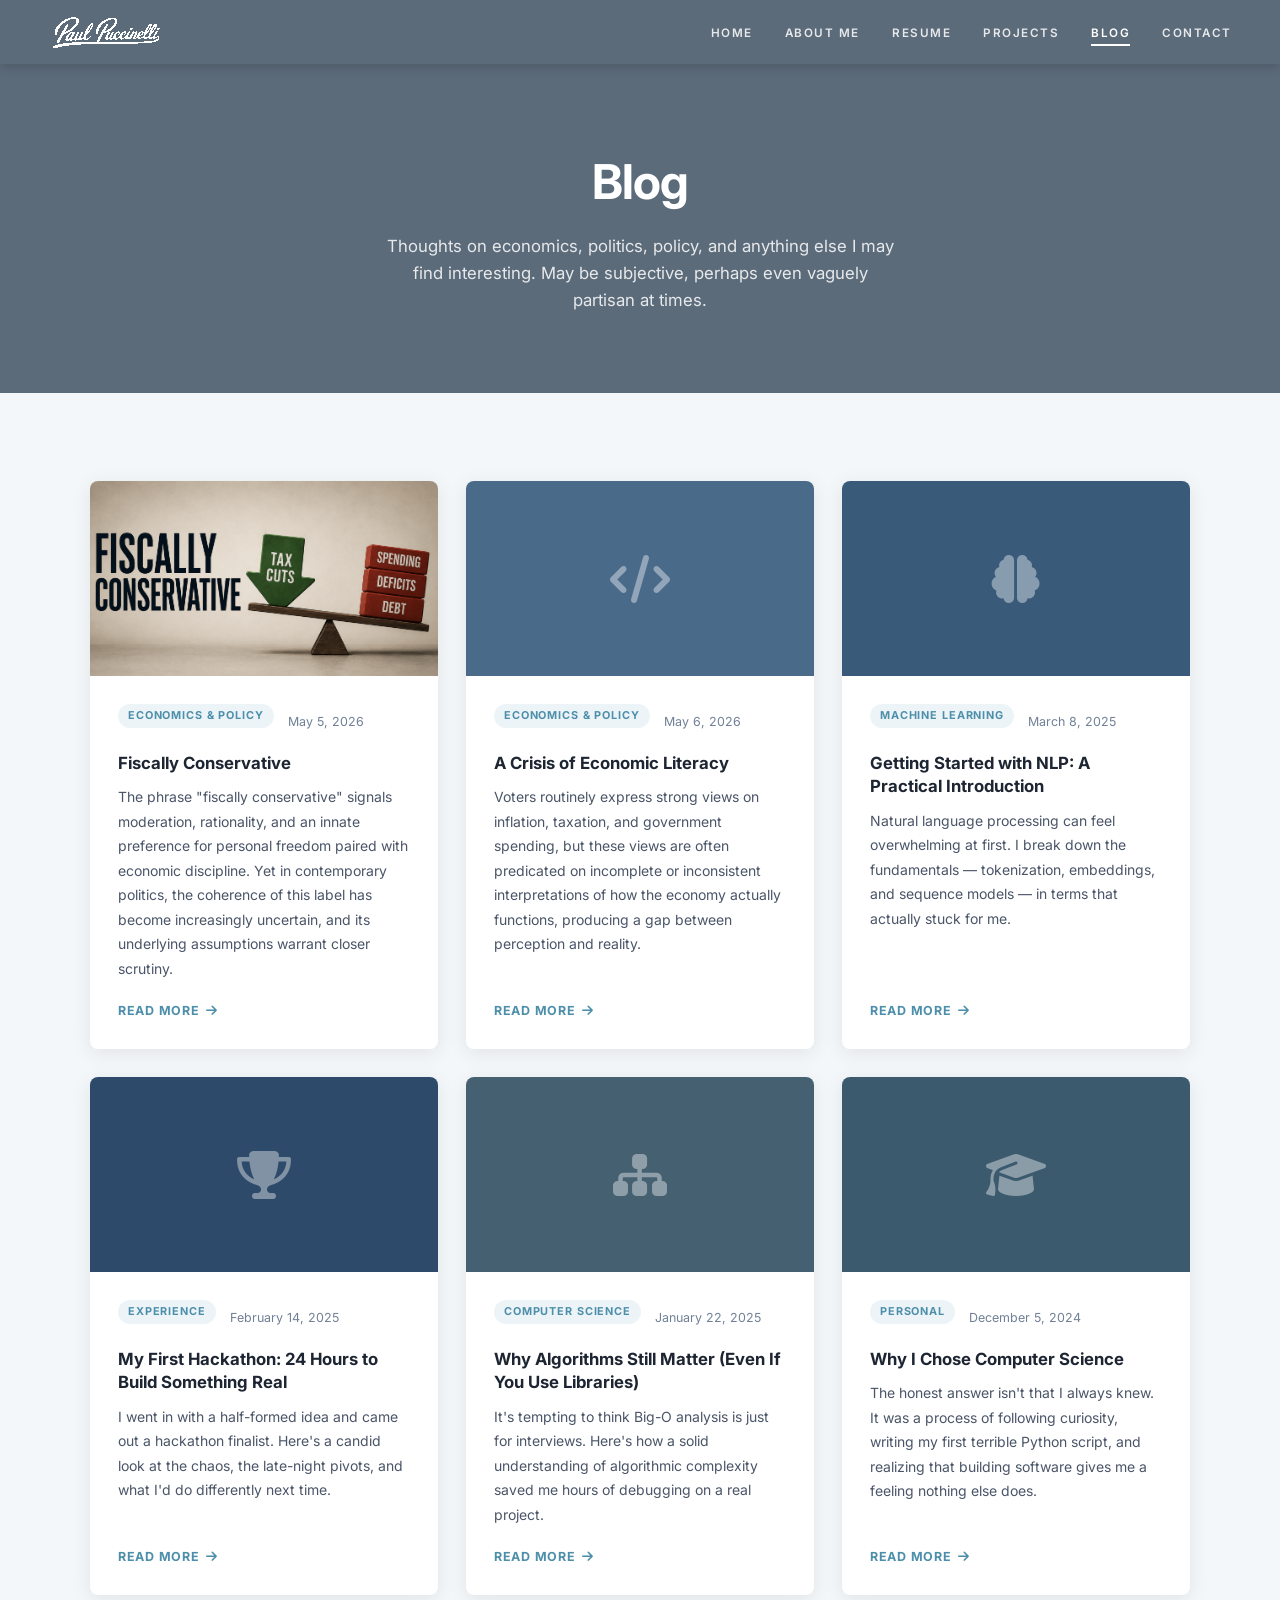
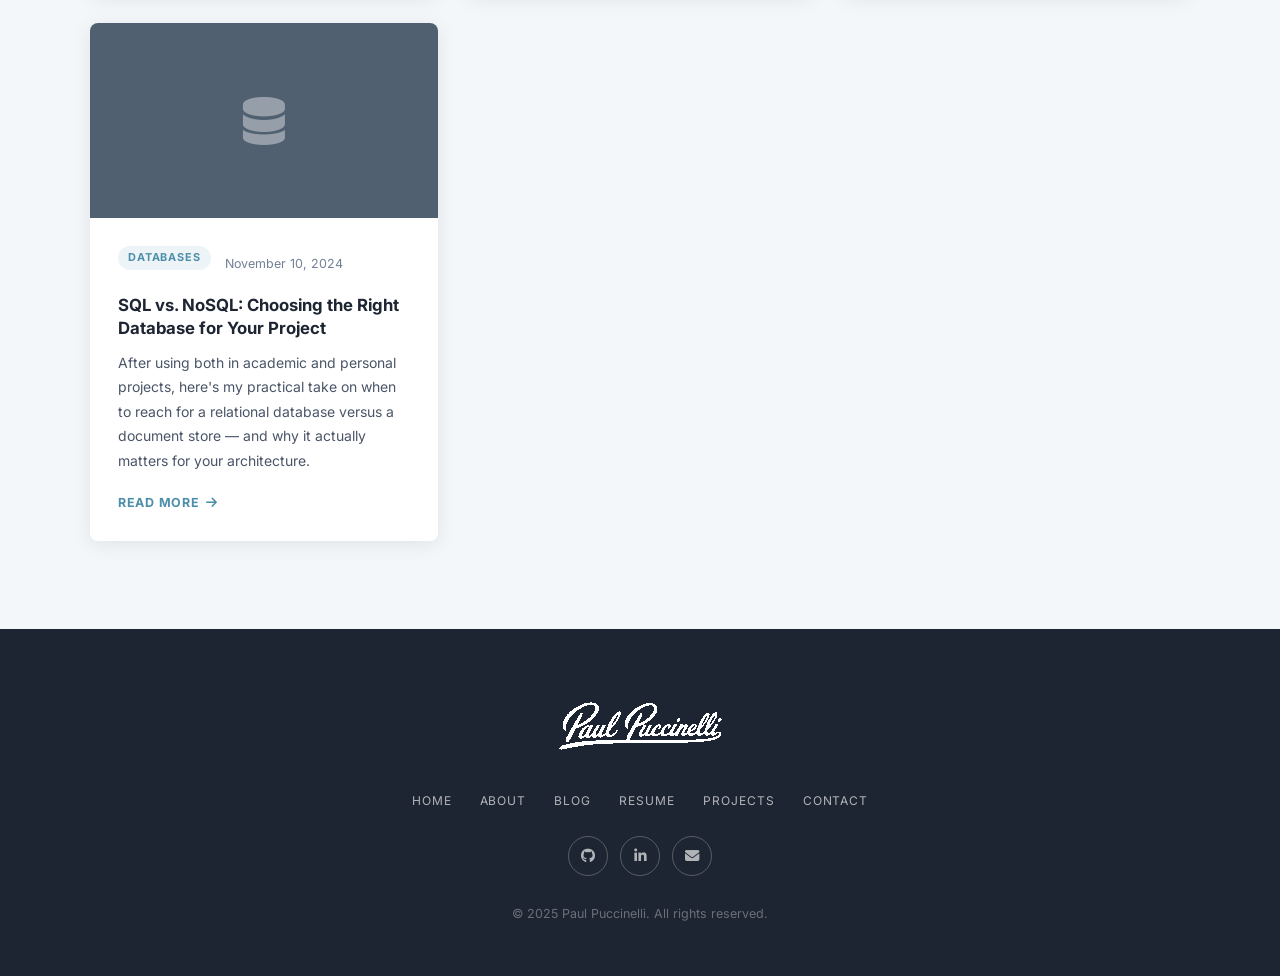
==== commit 4c681e50: "2nd blog post" ====
--- a/mySiteBlog.html
+++ b/mySiteBlog.html
@@ -46,7 +46,7 @@
               <span class="blog-date">May 5, 2026</span>
             </div>
             <h2 class="blog-card-title">Fiscally Conservative</h2>
-            <p class="blog-card-text">Stripped of partisan baggage, fiscal conservatism is about one thing: not spending money you don't have, and being honest about the cost of everything you choose to do. Here's why I find that argument compelling.</p>
+            <p class="blog-card-text">The phrase "fiscally conservative" signals moderation, rationality, and an innate preference for personal freedom paired with economic discipline. Yet in contemporary politics, the coherence of this label has become increasingly uncertain, and its underlying assumptions warrant closer scrutiny.</p>
             <a href="blogPosts/fiscalConservatism/fiscalConservatism.html" class="read-more">Read More <i class="fas fa-arrow-right"></i></a>
           </div>
         </article>
@@ -57,12 +57,12 @@
           </div>
           <div class="blog-card-body">
             <div class="blog-meta">
-              <span class="card-tag">Software Engineering</span>
-              <span class="blog-date">April 20, 2025</span>
+              <span class="card-tag">Economics &amp; Policy</span>
+              <span class="blog-date">May 6, 2026</span>
             </div>
-            <h2 class="blog-card-title">What I Learned Building My First Full-Stack App</h2>
-            <p class="blog-card-text">Shipping a real product — even a small one — teaches you things no classroom can. Here's what surprised me most about connecting a React frontend to a Node.js backend for the first time.</p>
-            <a href="#" class="read-more">Read More <i class="fas fa-arrow-right"></i></a>
+            <h2 class="blog-card-title">A Crisis of Economic Literacy</h2>
+            <p class="blog-card-text">Voters routinely express strong views on inflation, taxation, and government spending, but these views are often predicated on incomplete or inconsistent interpretations of how the economy actually functions, producing a gap between perception and reality.</p>
+            <a href="blogPosts/economicLiteracy/economicLiteracy.html" class="read-more">Read More <i class="fas fa-arrow-right"></i></a>
           </div>
         </article>
 
--- a/mySiteStyle.css
+++ b/mySiteStyle.css
@@ -781,7 +781,10 @@
 .blog-post-body {
   max-width: 760px;
   margin: 0 auto;
-  padding: 60px 48px;
+  padding: 30px 48px 60px;
+}
+.section:has(.blog-post-body) {
+  padding-top: 44px;
 }
 .blog-post-body p {
   font-size: 1rem;
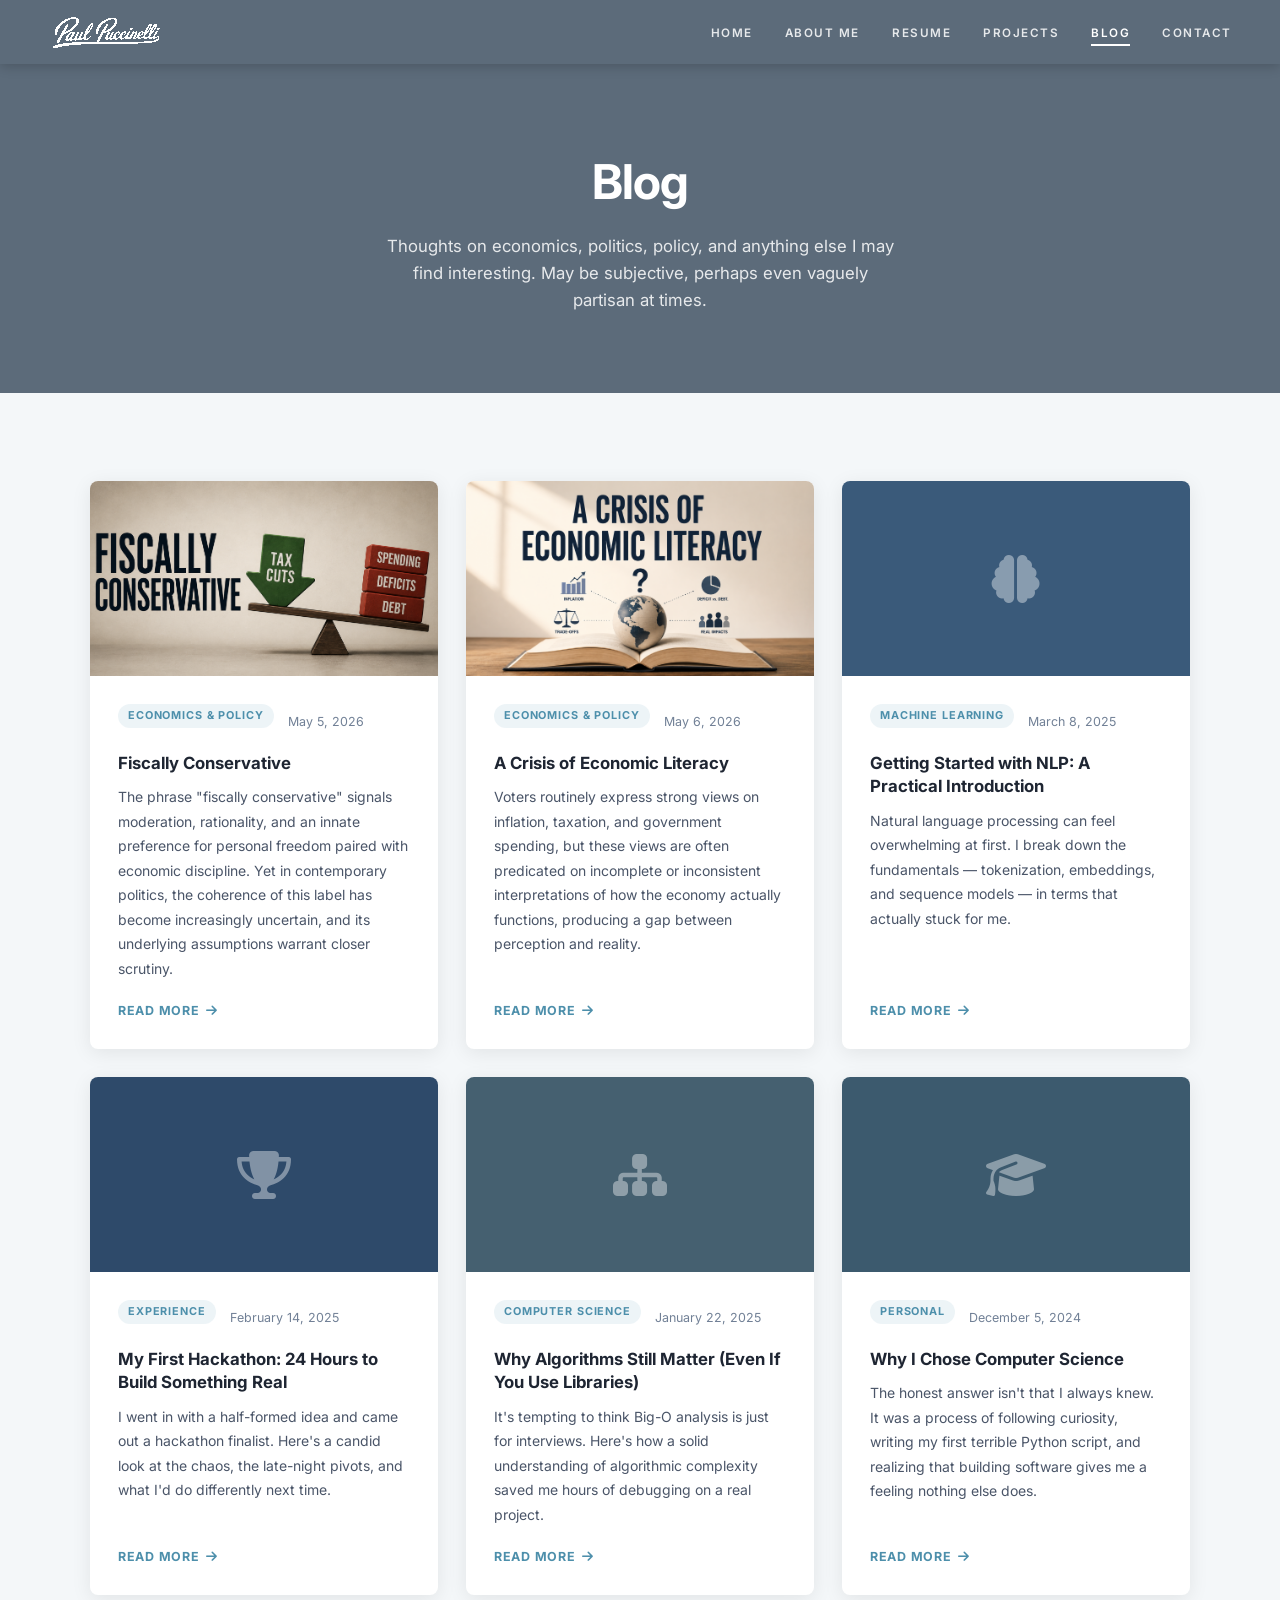
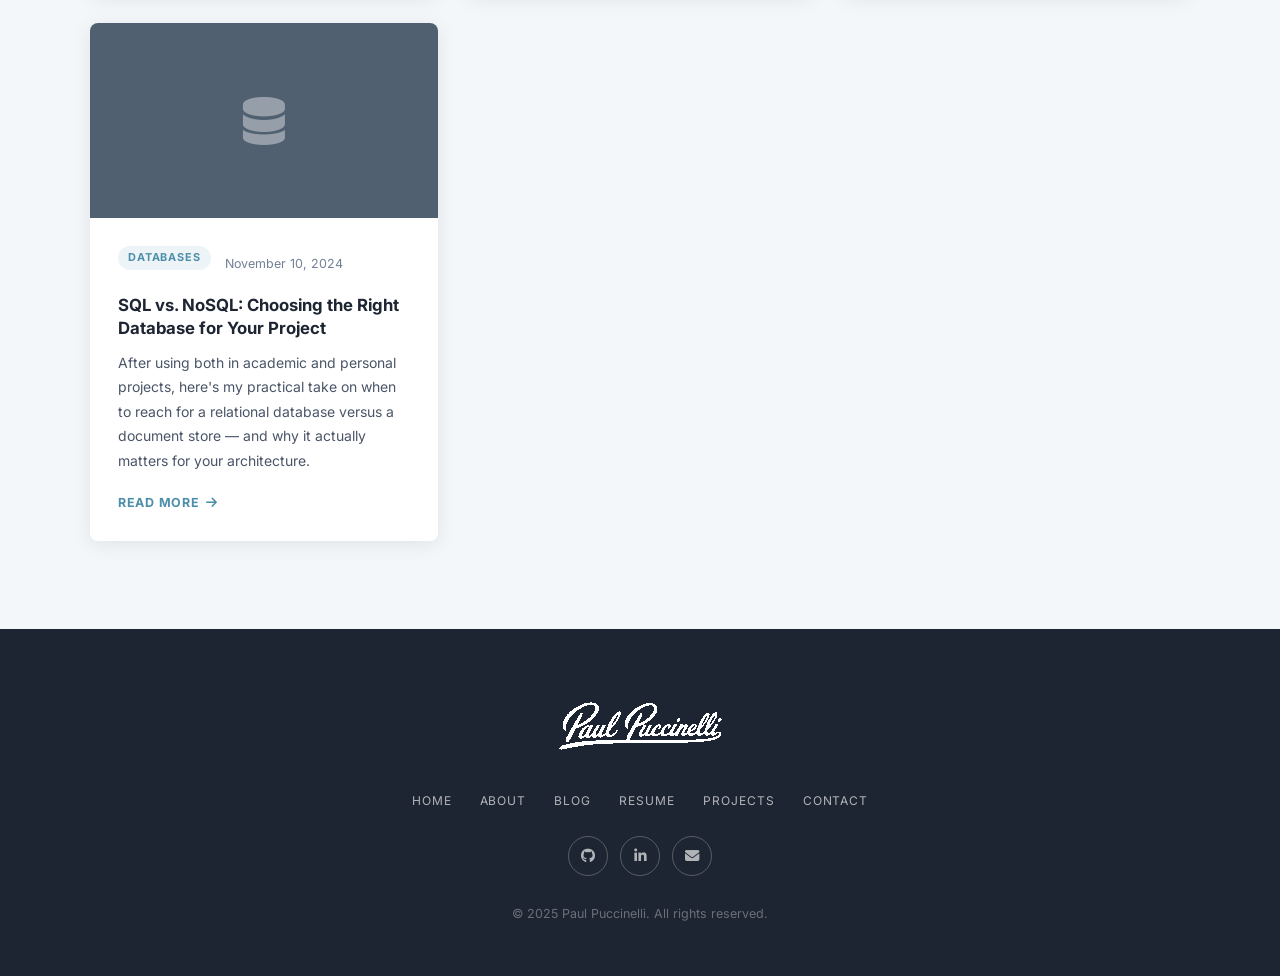
==== commit dafd1ed9: "blog post 2" ====
--- a/mySiteBlog.html
+++ b/mySiteBlog.html
@@ -52,8 +52,8 @@
         </article>
 
         <article class="blog-card">
-          <div class="blog-card-header" style="background:#4a6a8a;">
-            <i class="fas fa-code" style="font-size:3rem;color:rgba(255,255,255,0.4);"></i>
+          <div class="blog-card-header" style="padding:0;display:block;">
+            <img src="blogPosts/economicLiteracy/economicLiteracyCover2.png" alt="A Crisis of Economic Literacy" style="width:100%;height:195px;object-fit:cover;display:block;">
           </div>
           <div class="blog-card-body">
             <div class="blog-meta">
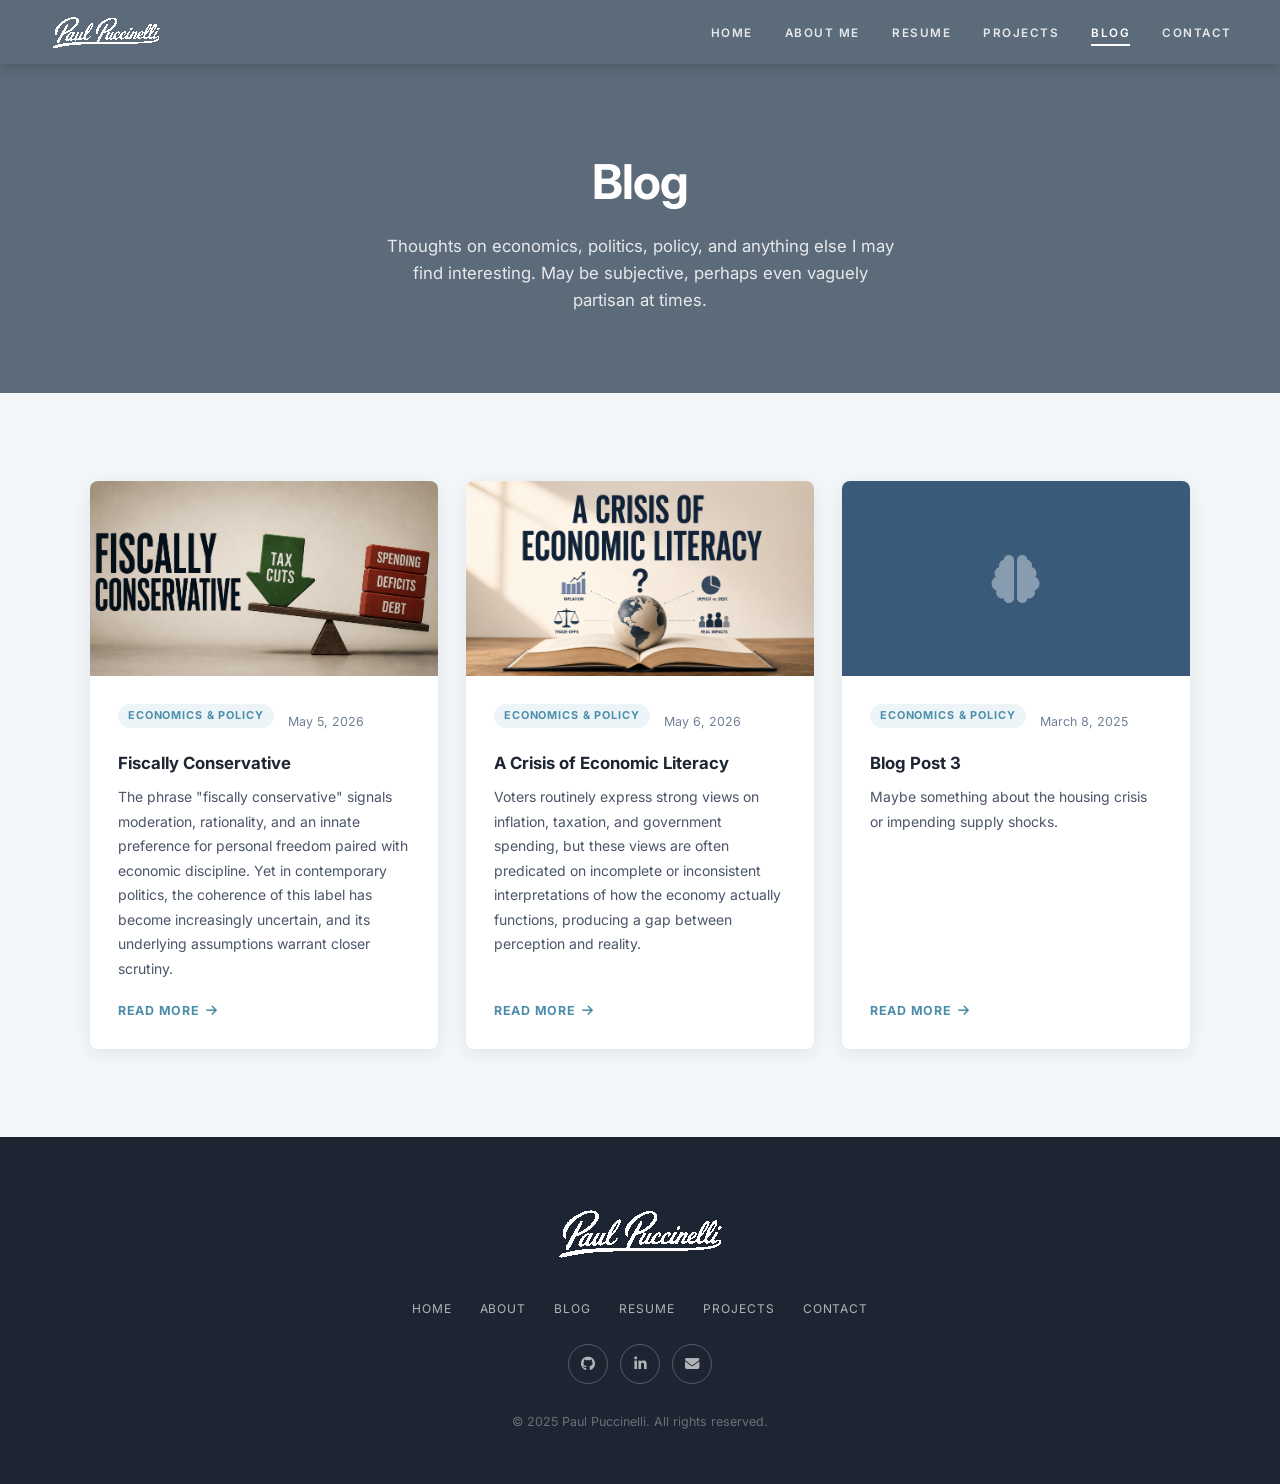
==== commit 1187c6cb: "finishing touches on post 2" ====
--- a/mySiteBlog.html
+++ b/mySiteBlog.html
@@ -72,16 +72,16 @@
           </div>
           <div class="blog-card-body">
             <div class="blog-meta">
-              <span class="card-tag">Machine Learning</span>
+              <span class="card-tag">Economics &amp; Policy</span>
               <span class="blog-date">March 8, 2025</span>
             </div>
-            <h2 class="blog-card-title">Getting Started with NLP: A Practical Introduction</h2>
-            <p class="blog-card-text">Natural language processing can feel overwhelming at first. I break down the fundamentals — tokenization, embeddings, and sequence models — in terms that actually stuck for me.</p>
+            <h2 class="blog-card-title">Blog Post 3</h2>
+            <p class="blog-card-text">Maybe something about the housing crisis or impending supply shocks.</p>
             <a href="#" class="read-more">Read More <i class="fas fa-arrow-right"></i></a>
           </div>
         </article>
 
-        <article class="blog-card">
+        <!-- <article class="blog-card">
           <div class="blog-card-header" style="background:#2e4a6a;">
             <i class="fas fa-trophy" style="font-size:3rem;color:rgba(255,255,255,0.4);"></i>
           </div>
@@ -139,7 +139,7 @@
             <p class="blog-card-text">After using both in academic and personal projects, here's my practical take on when to reach for a relational database versus a document store — and why it actually matters for your architecture.</p>
             <a href="#" class="read-more">Read More <i class="fas fa-arrow-right"></i></a>
           </div>
-        </article>
+        </article> -->
 
       </div>
     </section>
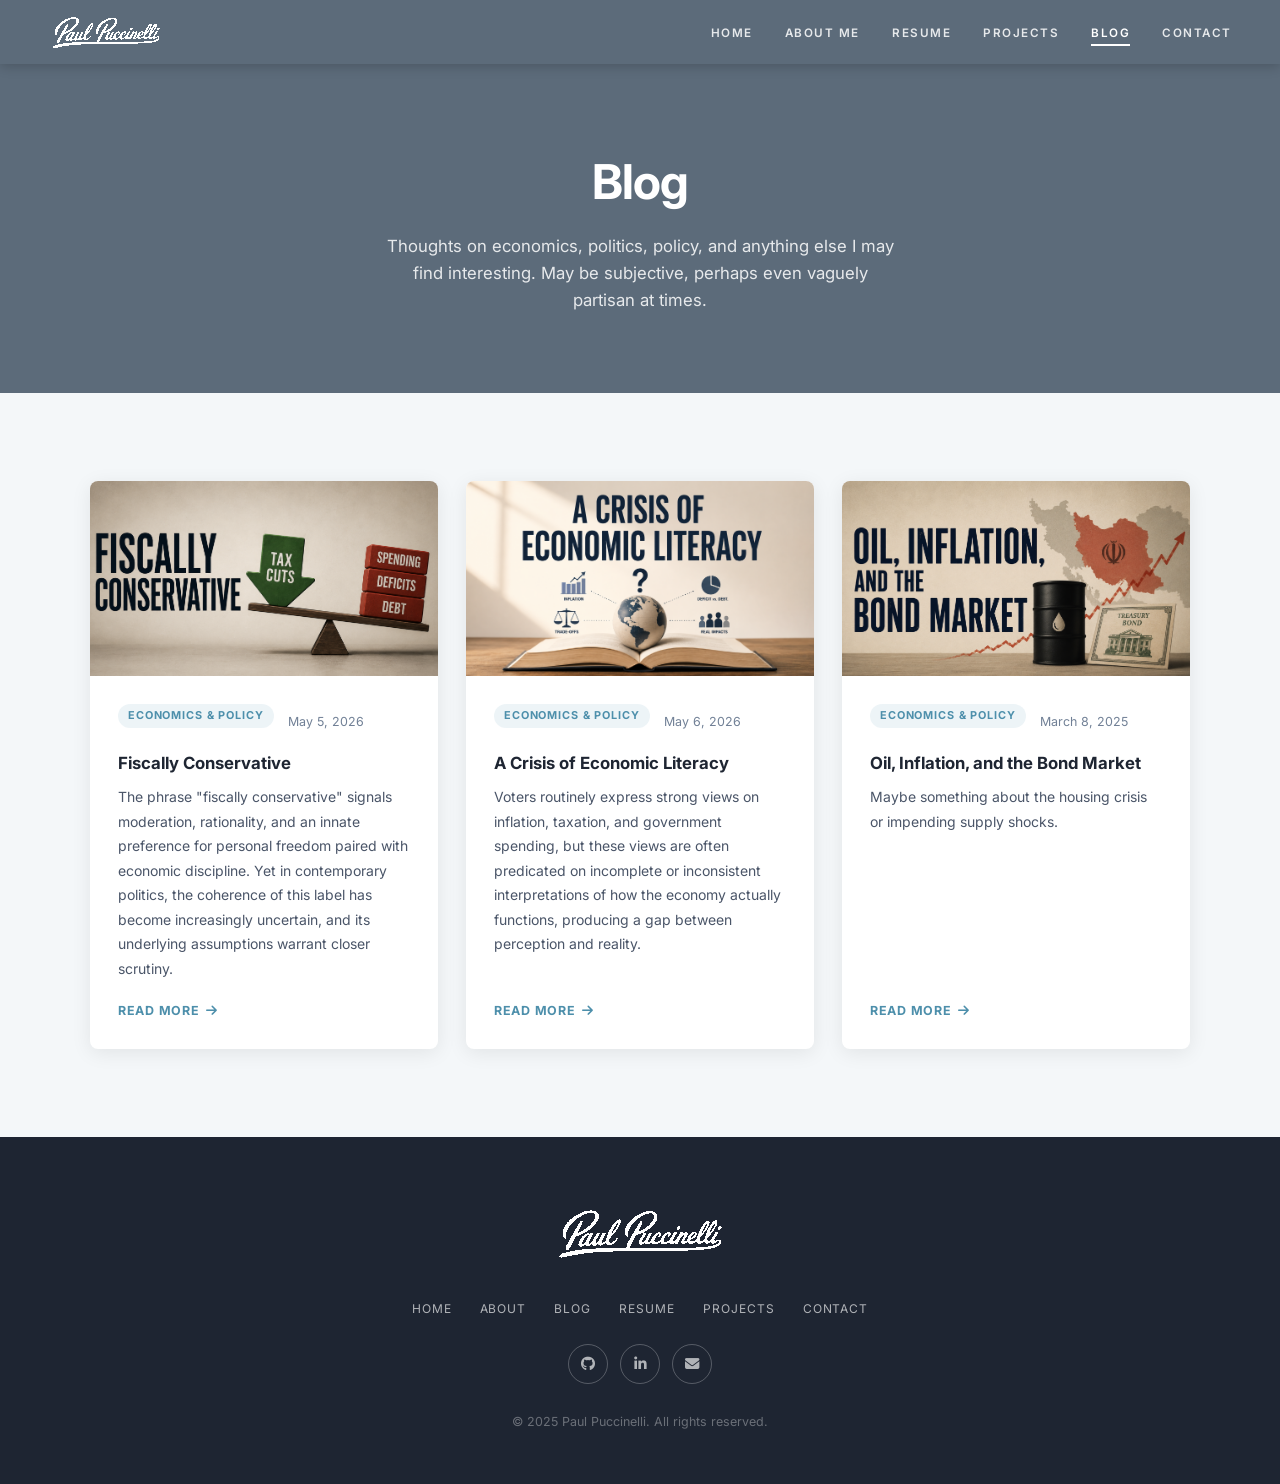
==== commit f19fb432: "started blog post 3" ====
--- a/mySiteBlog.html
+++ b/mySiteBlog.html
@@ -68,16 +68,16 @@
 
         <article class="blog-card">
           <div class="blog-card-header" style="background:#3a5a7a;">
-            <i class="fas fa-brain" style="font-size:3rem;color:rgba(255,255,255,0.4);"></i>
+            <img src="blogPosts\oilInflationAndTheBondMarket\oil_inflation_Cover.png" alt="Oil, Inflation, and the Bond Market" style="width:100%;height:195px;object-fit:cover;display:block;">
           </div>
           <div class="blog-card-body">
             <div class="blog-meta">
               <span class="card-tag">Economics &amp; Policy</span>
               <span class="blog-date">March 8, 2025</span>
             </div>
-            <h2 class="blog-card-title">Blog Post 3</h2>
+            <h2 class="blog-card-title">Oil, Inflation, and the Bond Market</h2>
             <p class="blog-card-text">Maybe something about the housing crisis or impending supply shocks.</p>
-            <a href="#" class="read-more">Read More <i class="fas fa-arrow-right"></i></a>
+            <a href="blogPosts/oilInflationAndTheBondMarket/oil_inflation.html" class="read-more">Read More <i class="fas fa-arrow-right"></i></a>
           </div>
         </article>
 
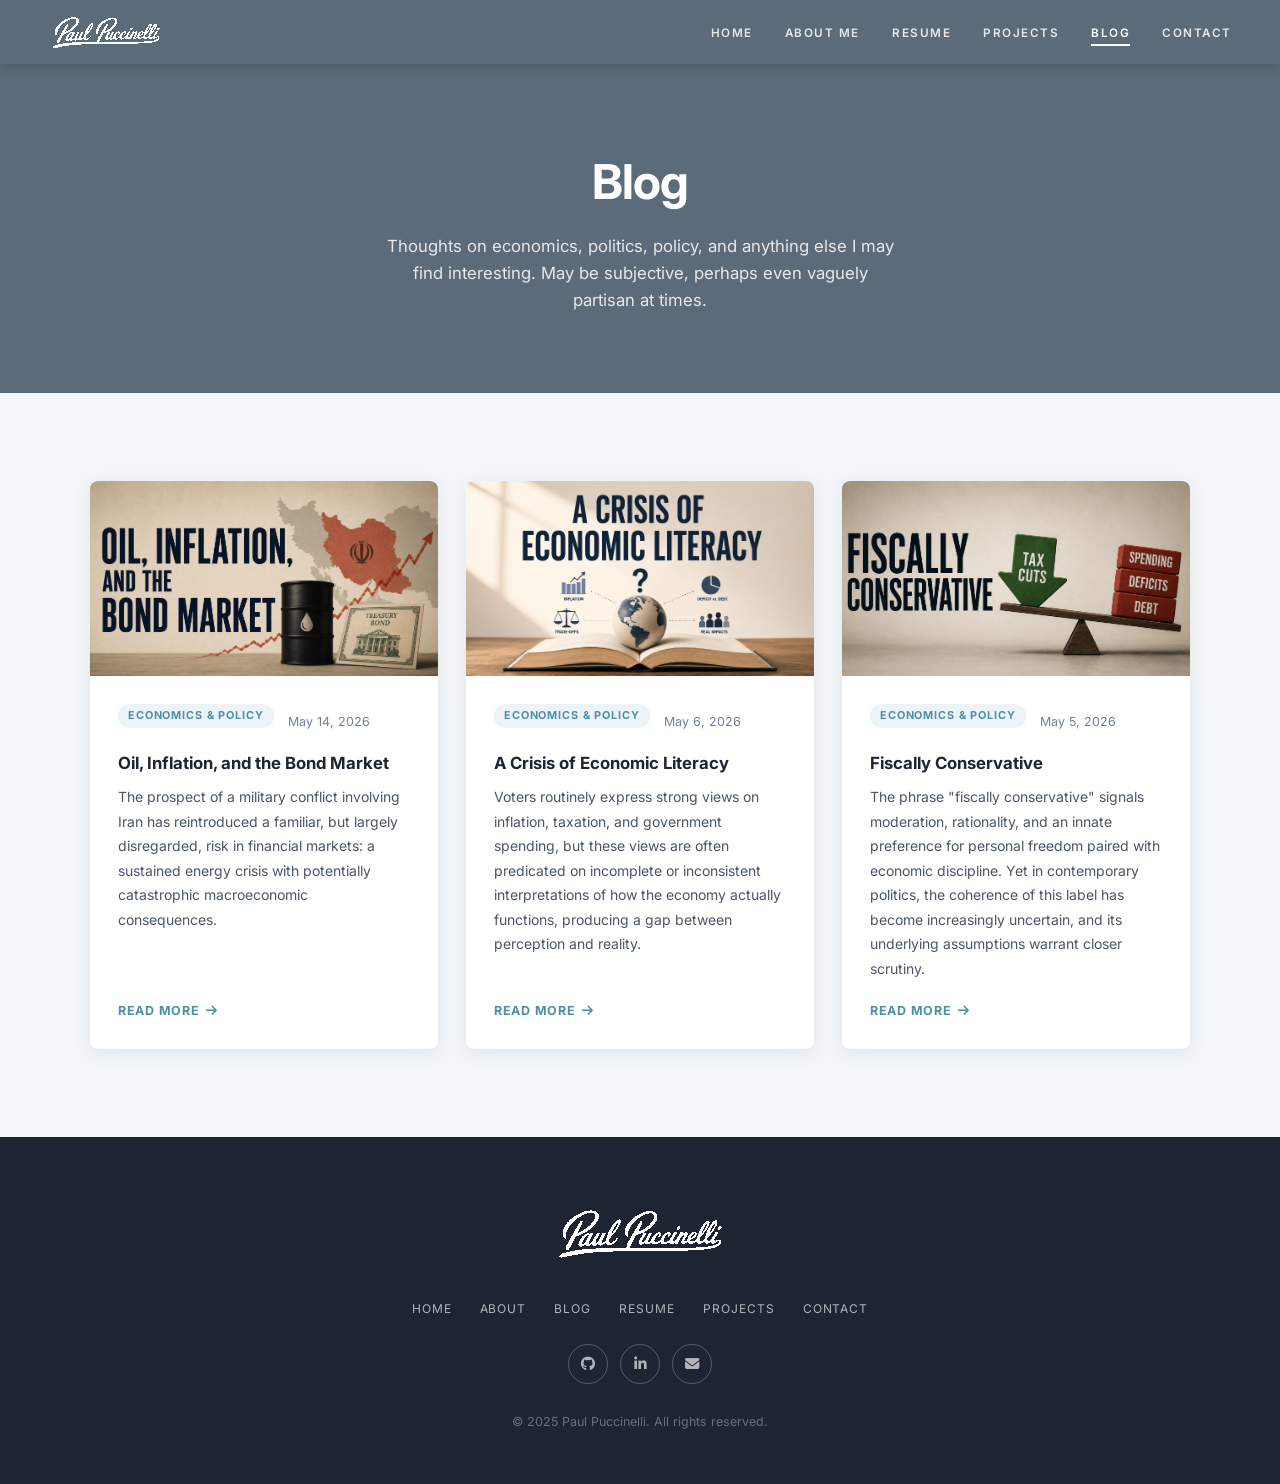
==== commit e3e5fc11: "altered blog page" ====
--- a/mySiteBlog.html
+++ b/mySiteBlog.html
@@ -37,17 +37,17 @@
       <div class="blog-grid">
 
         <article class="blog-card">
-          <div class="blog-card-header" style="padding:0;display:block;">
-            <img src="blogPosts/fiscalConservatism/fiscallyConservativeCover2.png" alt="Fiscally Conservative" style="width:100%;height:195px;object-fit:cover;display:block;">
+          <div class="blog-card-header" style="background:#3a5a7a;">
+            <img src="blogPosts\oilInflationAndTheBondMarket\oil_inflation_Cover.png" alt="Oil, Inflation, and the Bond Market" style="width:100%;height:195px;object-fit:cover;display:block;">
           </div>
           <div class="blog-card-body">
             <div class="blog-meta">
               <span class="card-tag">Economics &amp; Policy</span>
-              <span class="blog-date">May 5, 2026</span>
+              <span class="blog-date">May 14, 2026</span>
             </div>
-            <h2 class="blog-card-title">Fiscally Conservative</h2>
-            <p class="blog-card-text">The phrase "fiscally conservative" signals moderation, rationality, and an innate preference for personal freedom paired with economic discipline. Yet in contemporary politics, the coherence of this label has become increasingly uncertain, and its underlying assumptions warrant closer scrutiny.</p>
-            <a href="blogPosts/fiscalConservatism/fiscalConservatism.html" class="read-more">Read More <i class="fas fa-arrow-right"></i></a>
+            <h2 class="blog-card-title">Oil, Inflation, and the Bond Market</h2>
+            <p class="blog-card-text">The prospect of a military conflict involving Iran has reintroduced a familiar, but largely disregarded, risk in financial markets: a sustained energy crisis with potentially catastrophic macroeconomic consequences.</p>
+            <a href="blogPosts/oilInflationAndTheBondMarket/oil_inflation.html" class="read-more">Read More <i class="fas fa-arrow-right"></i></a>
           </div>
         </article>
 
@@ -67,19 +67,23 @@
         </article>
 
         <article class="blog-card">
-          <div class="blog-card-header" style="background:#3a5a7a;">
-            <img src="blogPosts\oilInflationAndTheBondMarket\oil_inflation_Cover.png" alt="Oil, Inflation, and the Bond Market" style="width:100%;height:195px;object-fit:cover;display:block;">
+          <div class="blog-card-header" style="padding:0;display:block;">
+            <img src="blogPosts/fiscalConservatism/fiscallyConservativeCover2.png" alt="Fiscally Conservative" style="width:100%;height:195px;object-fit:cover;display:block;">
           </div>
           <div class="blog-card-body">
             <div class="blog-meta">
               <span class="card-tag">Economics &amp; Policy</span>
-              <span class="blog-date">March 8, 2025</span>
+              <span class="blog-date">May 5, 2026</span>
             </div>
-            <h2 class="blog-card-title">Oil, Inflation, and the Bond Market</h2>
-            <p class="blog-card-text">Maybe something about the housing crisis or impending supply shocks.</p>
-            <a href="blogPosts/oilInflationAndTheBondMarket/oil_inflation.html" class="read-more">Read More <i class="fas fa-arrow-right"></i></a>
+            <h2 class="blog-card-title">Fiscally Conservative</h2>
+            <p class="blog-card-text">The phrase "fiscally conservative" signals moderation, rationality, and an innate preference for personal freedom paired with economic discipline. Yet in contemporary politics, the coherence of this label has become increasingly uncertain, and its underlying assumptions warrant closer scrutiny.</p>
+            <a href="blogPosts/fiscalConservatism/fiscalConservatism.html" class="read-more">Read More <i class="fas fa-arrow-right"></i></a>
           </div>
         </article>
+
+
+
+
 
         <!-- <article class="blog-card">
           <div class="blog-card-header" style="background:#2e4a6a;">
